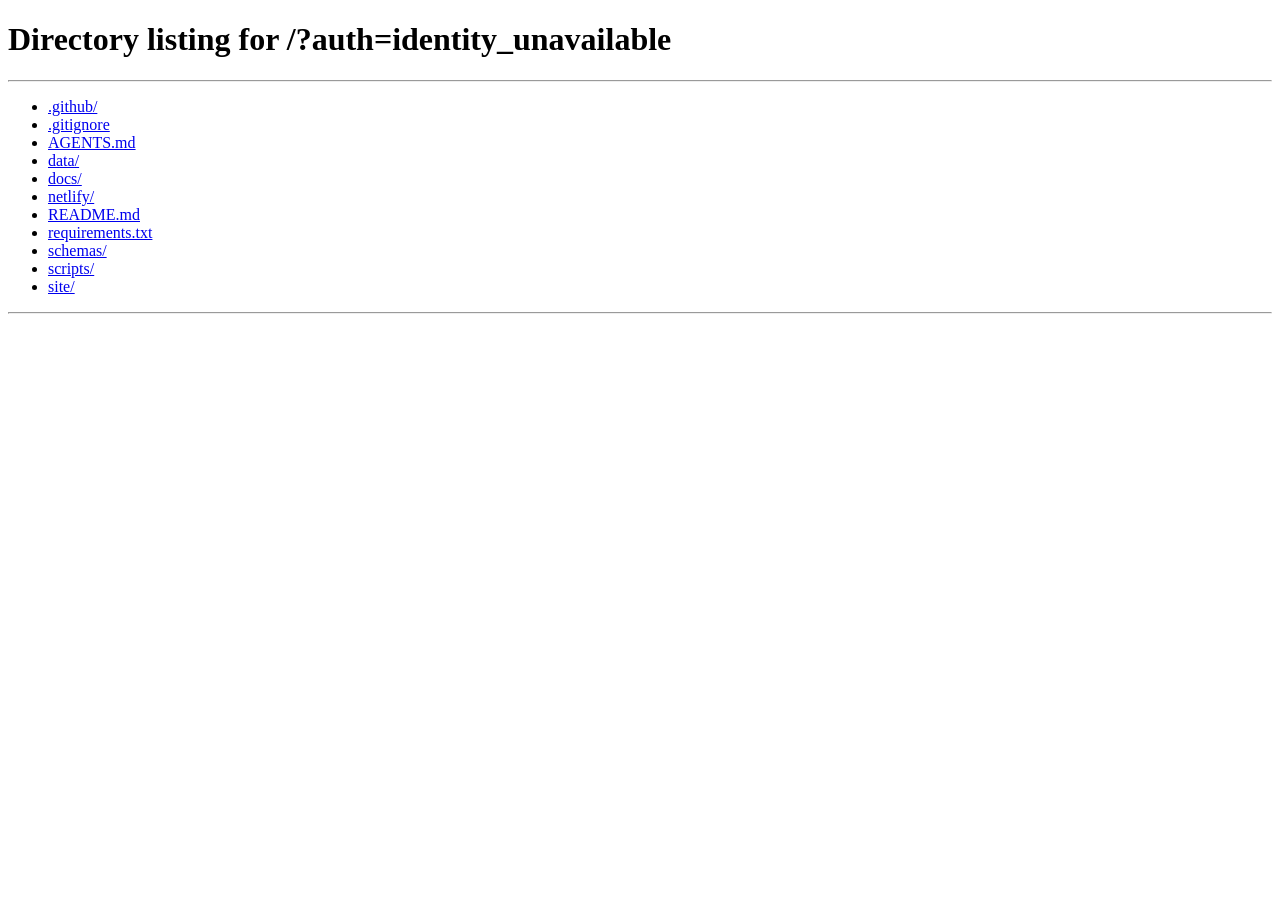
==== site/app/index.html @ 3f9e1618 "Polish app header and login entry" ====
<!doctype html>
<html lang="fr">
  <head>
    <meta charset="utf-8">
    <meta name="viewport" content="width=device-width, initial-scale=1">
    <title>Atlas</title>
    <meta name="robots" content="noindex,nofollow,noarchive">
    <link rel="icon" href="data:image/svg+xml,%3Csvg xmlns='http://www.w3.org/2000/svg' viewBox='0 0 100 100'%3E%3Ctext x='52' y='54' text-anchor='middle' dominant-baseline='middle' font-size='82'%3E%F0%9F%A5%91%3C/text%3E%3C/svg%3E">
    <link rel="preconnect" href="https://fonts.googleapis.com">
    <link rel="preconnect" href="https://fonts.gstatic.com" crossorigin>
    <link href="https://fonts.googleapis.com/css2?family=Manrope:wght@400;500;600;700;800&family=IBM+Plex+Mono:wght@400;500&display=swap" rel="stylesheet">
    <link rel="stylesheet" href="../styles.css?v=2026-03-30-01">
    <script defer src="https://identity.netlify.com/v1/netlify-identity-widget.js"></script>
    <script defer src="../auth.js?v=2026-03-30-01"></script>
  </head>
  <body data-page="app" data-auth-state="pending">
    <div class="page-shell">
      <header class="utility-bar reveal">
        <div class="utility-brand-block">
          <a class="utility-brand" href="/">
            <span class="utility-brand-kicker">Tableau de bord santé</span>
            <span class="utility-brand-name"><span class="utility-brand-icon" aria-hidden="true">🥑</span><span>Atlas</span></span>
          </a>
          <span class="utility-meta" id="dashboard-freshness">Synchronisation…</span>
        </div>
        <button class="utility-button utility-button-secondary" id="auth-logout" type="button">Se déconnecter</button>
      </header>

      <main>
        <section class="diet-layout reveal">
          <div class="section-head">
            <p class="eyebrow">Nutrition</p>
            <h2 class="title-with-icon"><span class="title-icon" aria-hidden="true">🍽️</span><span>Aliments les plus fréquents</span></h2>
            <p>Cette vue montre rapidement ce qui revient le plus souvent dans les repas déjà saisis.</p>
          </div>
          <div class="section-toolbar">
            <div class="toolbar-group" data-control="window">
              <span class="toolbar-label">Période</span>
              <div class="toolbar-buttons">
                <button class="toolbar-button" type="button" data-time-window="7">7j</button>
                <button class="toolbar-button is-active" type="button" data-time-window="30">30j</button>
                <button class="toolbar-button" type="button" data-time-window="90">90j</button>
              </div>
            </div>
            <div class="toolbar-group" data-control="food-sort">
              <span class="toolbar-label">Trier</span>
              <div class="toolbar-buttons">
                <button class="toolbar-button is-active" type="button" data-food-sort="occurrence">Fréquence</button>
                <button class="toolbar-button" type="button" data-food-sort="kcal">kcal estimées</button>
                <button class="toolbar-button" type="button" data-food-sort="quantity">Quantité</button>
                <button class="toolbar-button" type="button" data-food-sort="days">Jours distincts</button>
              </div>
            </div>
            <div class="toolbar-group" data-control="food-sort-direction">
              <span class="toolbar-label">Ordre</span>
              <div class="toolbar-buttons">
                <button class="toolbar-button is-active" type="button" data-food-sort-direction="desc">Décroissant</button>
                <button class="toolbar-button" type="button" data-food-sort-direction="asc">Croissant</button>
              </div>
            </div>
          </div>
          <div class="food-table-wrap">
            <table class="food-table">
              <thead>
                <tr>
                  <th>Aliment</th>
                  <th>Type</th>
                  <th>Occurrences</th>
                  <th>Jours distincts</th>
                  <th>Quantite totale</th>
                  <th>kcal estimées</th>
                  <th>Exemples de portions</th>
                </tr>
              </thead>
              <tbody id="food-table-body"></tbody>
            </table>
          </div>
          <div class="section-pagination" id="food-table-pagination"></div>
        </section>

        <section class="meal-showcase reveal">
          <div class="section-head">
            <p class="eyebrow">Repas</p>
            <h2 class="title-with-icon"><span class="title-icon" aria-hidden="true">🍴</span><span>Derniers repas enregistrés</span></h2>
            <p>Les derniers repas saisis en conversation restent visibles ici avec portions, icônes et types d'aliments.</p>
          </div>
          <div class="section-toolbar">
            <div class="toolbar-group" data-control="window">
              <span class="toolbar-label">Période</span>
              <div class="toolbar-buttons">
                <button class="toolbar-button" type="button" data-time-window="7">7j</button>
                <button class="toolbar-button is-active" type="button" data-time-window="30">30j</button>
                <button class="toolbar-button" type="button" data-time-window="90">90j</button>
              </div>
            </div>
            <div class="toolbar-group" data-control="meal-type">
              <span class="toolbar-label">Repas</span>
              <div class="toolbar-buttons">
                <button class="toolbar-button is-active" type="button" data-meal-type="all">Tous</button>
                <button class="toolbar-button" type="button" data-meal-type="breakfast">Petit déj</button>
                <button class="toolbar-button" type="button" data-meal-type="lunch">Déjeuner</button>
                <button class="toolbar-button" type="button" data-meal-type="dinner">Dîner</button>
                <button class="toolbar-button" type="button" data-meal-type="snack">Collation</button>
              </div>
            </div>
          </div>
          <div class="meal-card-grid" id="recent-meals"></div>
          <div class="meal-pagination" id="recent-meals-pagination"></div>
        </section>

        <section class="signal-strip reveal" aria-labelledby="signal-title">
          <div class="section-head compact">
            <p class="eyebrow">Signaux</p>
            <h2 id="signal-title" class="title-with-icon"><span class="title-icon" aria-hidden="true">✦</span><span>Ce qui ressort en ce moment</span></h2>
          </div>
          <div class="section-toolbar">
            <div class="toolbar-group" data-control="window">
              <span class="toolbar-label">Période</span>
              <div class="toolbar-buttons">
                <button class="toolbar-button" type="button" data-time-window="7">7j</button>
                <button class="toolbar-button is-active" type="button" data-time-window="30">30j</button>
                <button class="toolbar-button" type="button" data-time-window="90">90j</button>
              </div>
            </div>
          </div>
          <div class="signal-list" id="signal-list"></div>
          <div id="nutrition-balance"></div>
        </section>

        <section class="steps-section reveal">
          <div class="section-head">
            <p class="eyebrow">Activité</p>
            <h2 class="title-with-icon"><span class="title-icon" aria-hidden="true">🚶</span><span>Pas quotidiens</span></h2>
            <p>Historique rapide de l'activité pédestre quotidienne.</p>
          </div>
          <div id="steps-by-day"></div>
        </section>

        <section class="two-column reveal">
          <div class="section-head">
            <p class="eyebrow">Profil</p>
            <h2 class="title-with-icon"><span class="title-icon" aria-hidden="true">🧾</span><span>Contexte stable et base actuelle</span></h2>
            <p>Informations de santé de référence extraites du profil structuré et de la fiche de synthèse.</p>
          </div>
          <div class="section-toolbar">
            <div class="toolbar-group" data-control="window">
              <span class="toolbar-label">Fenêtre active</span>
              <span class="toolbar-info">Contexte filtré dynamiquement sur les 30j</span>
            </div>
          </div>
          <div id="profile-quick-stats" class="profile-quick-stats" aria-live="polite"></div>
          <div class="summary-stack" id="reference-sections"></div>
        </section>

        <section class="lab-section reveal">
          <div class="section-head">
            <p class="eyebrow">Biologie</p>
            <h2 class="title-with-icon"><span class="title-icon" aria-hidden="true">🧪</span><span>Marqueurs clés du dernier bilan structuré</span></h2>
            <p id="lab-intro">Le dernier panel structuré apparaît ici.</p>
          </div>
          <div class="lab-grid" id="lab-grid"></div>
        </section>

        <section class="focus-layout reveal">
          <div class="section-head">
            <p class="eyebrow">Digestif</p>
            <h2 class="title-with-icon"><span class="title-icon" aria-hidden="true">🌿</span><span>Déclencheurs, contexte et marqueurs à surveiller</span></h2>
            <p>Construit à partir du profil actuel, des événements digestifs et de l'historique biologique structuré.</p>
          </div>
          <div class="focus-grid">
            <article class="focus-panel digestive-panel">
              <div class="panel-header">
                <h3 class="title-with-icon small"><span class="title-icon" aria-hidden="true">🫀</span><span>Profil digestif</span></h3>
                <p id="digestive-summary">Le contexte digestif apparaît ici.</p>
              </div>
              <div class="focus-blocks">
                <div class="focus-block">
                  <p class="focus-label">Déclencheurs connus</p>
                  <div class="chip-list" id="digestive-trigger-list"></div>
                </div>
                <div class="focus-block">
                  <p class="focus-label">Gestion</p>
                  <p class="focus-copy" id="digestive-management"></p>
                </div>
                <div class="focus-block">
                  <p class="focus-label">Conditions concernées</p>
                  <div class="stack-list" id="digestive-conditions"></div>
                </div>
                <div class="focus-block">
                  <p class="focus-label">Points de repère utiles</p>
                  <div class="stack-list" id="digestive-events"></div>
                </div>
                <div class="focus-block">
                  <p class="focus-label">Bilans utiles</p>
                  <div class="mini-lab-grid" id="digestive-labs"></div>
                </div>
              </div>
            </article>

            <article class="focus-panel lab-history-panel">
              <div class="panel-header">
                <h3 class="title-with-icon small"><span class="title-icon" aria-hidden="true">📉</span><span>Évolution des bilans</span></h3>
                <p>Dernière valeur, valeur précédente connue et tendance compacte pour les marqueurs récurrents.</p>
              </div>
              <div class="lab-history-grid" id="lab-history-grid"></div>
            </article>
          </div>
        </section>

        <section class="data-stage reveal">
          <div class="section-head">
            <p class="eyebrow">Tendances</p>
            <h2 class="title-with-icon"><span class="title-icon" aria-hidden="true">📈</span><span>Poids, couverture des données et historique de saisie</span></h2>
            <p>Ces vues montrent la qualité de structure disponible dans le dépôt, pas seulement le volume brut.</p>
          </div>
          <div class="stage-grid">
            <article class="viz-panel">
              <div class="panel-header">
                <h3 class="title-with-icon small"><span class="title-icon" aria-hidden="true">⚖️</span><span>Évolution du poids</span></h3>
                <p>Seulement les points connus</p>
              </div>
              <div id="weight-chart" class="chart"></div>
            </article>
            <article class="viz-panel">
              <div class="panel-header">
                <h3 class="title-with-icon small"><span class="title-icon" aria-hidden="true">🗂️</span><span>Saisie mensuelle</span></h3>
                <p>Couverture et récapitulatif</p>
              </div>
              <div id="monthly-bars" class="chart"></div>
            </article>
          </div>
        </section>

        <section class="timeline-layout reveal">
          <div class="section-head">
            <p class="eyebrow">Chronologie</p>
            <h2 class="title-with-icon"><span class="title-icon" aria-hidden="true">🗓️</span><span>Historique médical, examens, diagnostics et points marquants</span></h2>
            <p>Chronologie lisible construite à partir des événements structurés du journal.</p>
          </div>
          <div class="timeline-list" id="timeline-list"></div>
        </section>

        <section class="documents reveal">
          <div class="section-head">
            <p class="eyebrow">Documents</p>
            <h2 class="title-with-icon"><span class="title-icon" aria-hidden="true">📁</span><span>Documents source actuellement indexés</span></h2>
            <p>Le site ne remplace pas les fichiers bruts; il montre ce qui alimente la vue structurée.</p>
          </div>
          <div class="document-list" id="document-list"></div>
        </section>
      </main>
    </div>

    <template id="reference-template">
      <article class="summary-block">
        <h3></h3>
        <div class="summary-lines"></div>
      </article>
    </template>

    <script src="../app.js?v=2026-03-30-01" type="module"></script>
  </body>
</html>
---- site/styles.css ----
:root {
  --bg: #f3f0e8;
  --paper: rgba(255, 252, 244, 0.84);
  --paper-strong: rgba(255, 252, 244, 0.94);
  --ink: #1c241f;
  --muted: #56635c;
  --line: rgba(28, 36, 31, 0.12);
  --accent: #6d8f3a;
  --accent-deep: #47642a;
  --caution: #9f5b36;
  --anchor: #234b44;
  --lab: #7a2747;
  --category-starch: #d69545;
  --category-vegetable: #6d8f3a;
  --category-protein: #234b44;
  --category-dairy: #c6a86e;
  --category-fruit: #d67854;
  --category-drink: #5262b9;
  --category-fat: #7a2747;
  --category-mixed-dish: #58605b;
  --category-neutral: #8c938f;
  --shadow: 0 24px 60px rgba(41, 48, 41, 0.12);
  --radius: 28px;
  --mono: "IBM Plex Mono", monospace;
  --sans: "Manrope", sans-serif;
}

* { box-sizing: border-box; }
html { scroll-behavior: smooth; }
body {
  margin: 0;
  min-height: 100vh;
  font-family: var(--sans);
  color: var(--ink);
  background:
    radial-gradient(circle at top right, rgba(176, 203, 83, 0.24), transparent 28%),
    radial-gradient(circle at 0% 20%, rgba(110, 143, 58, 0.15), transparent 24%),
    linear-gradient(180deg, #f7f2e7 0%, #f0eadc 48%, #ece5d7 100%);
}

body::before {
  content: "";
  position: fixed;
  inset: 0;
  background:
    linear-gradient(rgba(255, 255, 255, 0.12), rgba(255, 255, 255, 0.12)),
    repeating-linear-gradient(90deg, transparent, transparent 0.75rem, rgba(37, 48, 41, 0.02) 0.75rem, rgba(37, 48, 41, 0.02) 1.5rem);
  pointer-events: none;
}

.page-shell {
  width: min(1180px, calc(100vw - 32px));
  margin: 0 auto;
  padding: 28px 0 56px;
}

.auth-shell {
  min-height: 100vh;
  display: grid;
  align-items: center;
}

.auth-main {
  display: grid;
}

.auth-hero {
  position: relative;
  overflow: hidden;
  display: grid;
  grid-template-columns: minmax(0, 1.2fr) minmax(280px, 0.8fr);
  gap: 28px;
  padding: clamp(28px, 4vw, 52px);
  border: 1px solid var(--line);
  border-radius: var(--radius);
  background:
    radial-gradient(circle at 82% 18%, rgba(176, 203, 83, 0.3), transparent 24%),
    linear-gradient(135deg, rgba(255, 252, 244, 0.96), rgba(241, 235, 221, 0.86));
  box-shadow: var(--shadow);
  backdrop-filter: blur(18px);
}

.auth-copy,
.auth-panel {
  position: relative;
  z-index: 1;
}

.auth-hero h1 {
  margin: 0;
  font-size: clamp(2.8rem, 7vw, 5.8rem);
  line-height: 0.96;
  letter-spacing: -0.05em;
}

.auth-lede {
  margin: 18px 0 0;
  max-width: 34rem;
  font-size: clamp(1rem, 1.6vw, 1.16rem);
  line-height: 1.6;
  color: var(--muted);
}

.auth-actions {
  display: grid;
  gap: 14px;
  margin-top: 28px;
}

.auth-button,
.utility-button {
  appearance: none;
  border-radius: 999px;
  font: inherit;
  cursor: pointer;
  transition:
    transform 160ms ease,
    background-color 160ms ease,
    border-color 160ms ease,
    color 160ms ease,
    box-shadow 160ms ease;
}

.auth-button {
  border: 0;
  padding: 14px 20px;
  justify-self: start;
  font-weight: 700;
  color: #fffdf5;
  background: linear-gradient(135deg, var(--anchor), var(--accent-deep));
  box-shadow: 0 16px 28px rgba(35, 75, 68, 0.2);
}

.utility-button {
  border: 1px solid rgba(35, 75, 68, 0.14);
  padding: 10px 14px;
  font-size: 0.9rem;
  font-weight: 600;
  color: rgba(28, 36, 31, 0.76);
  background: rgba(255, 252, 244, 0.7);
  box-shadow: none;
}

.utility-button:hover {
  transform: translateY(-1px);
  color: var(--ink);
  border-color: rgba(35, 75, 68, 0.24);
  background: rgba(255, 252, 244, 0.94);
}

.utility-button:focus-visible {
  outline: 3px solid rgba(35, 75, 68, 0.18);
  outline-offset: 3px;
}

.utility-button-secondary {
  align-self: start;
}

.auth-google-button {
  display: inline-flex;
  align-items: center;
  gap: 14px;
  min-width: min(100%, 360px);
  padding: 10px 14px 10px 10px;
  color: #1f1f1f;
  background: linear-gradient(180deg, rgba(255, 255, 255, 0.98), rgba(248, 246, 240, 0.95));
  border: 1px solid rgba(28, 36, 31, 0.12);
  box-shadow:
    0 18px 30px rgba(41, 48, 41, 0.08),
    inset 0 1px 0 rgba(255, 255, 255, 0.8);
}

.auth-google-button:hover {
  transform: translateY(-1px);
  box-shadow:
    0 22px 34px rgba(41, 48, 41, 0.12),
    inset 0 1px 0 rgba(255, 255, 255, 0.84);
}

.auth-google-button:focus-visible {
  outline: 3px solid rgba(66, 133, 244, 0.26);
  outline-offset: 3px;
}

.auth-google-mark {
  display: inline-grid;
  place-items: center;
  width: 42px;
  height: 42px;
  flex: 0 0 42px;
  border-radius: 12px;
  background: #ffffff;
  border: 1px solid rgba(28, 36, 31, 0.08);
  box-shadow: inset 0 1px 0 rgba(255, 255, 255, 0.92);
}

.auth-google-mark svg {
  width: 20px;
  height: 20px;
  display: block;
}

.auth-google-copy {
  display: grid;
  gap: 2px;
  text-align: left;
  min-width: 0;
}

.auth-google-label {
  font-size: 0.98rem;
  font-weight: 700;
  line-height: 1.2;
  color: #1f1f1f;
}

.auth-google-meta {
  font-size: 0.78rem;
  line-height: 1.35;
  color: #5f6368;
  font-family: var(--mono);
}

.auth-note {
  margin: 0;
  max-width: 34rem;
  font-size: 0.95rem;
  line-height: 1.5;
  color: var(--muted);
}

.auth-note[data-tone="error"] {
  color: var(--lab);
}

.auth-panel {
  display: grid;
  gap: 16px;
  align-content: start;
  padding: 24px;
  border-radius: calc(var(--radius) - 6px);
  background: linear-gradient(180deg, rgba(255, 252, 244, 0.46), rgba(255, 252, 244, 0.9));
  border: 1px solid rgba(28, 36, 31, 0.08);
}

.auth-panel-grid {
  display: grid;
  gap: 14px;
}

.auth-panel-item {
  display: grid;
  gap: 8px;
  padding-top: 14px;
  border-top: 1px solid rgba(28, 36, 31, 0.08);
}

.auth-panel-item strong,
.utility-brand {
  color: var(--ink);
}

.auth-panel-item span {
  color: var(--muted);
  line-height: 1.5;
}

.utility-bar {
  display: flex;
  justify-content: space-between;
  align-items: center;
  gap: 16px;
  margin-bottom: 26px;
  padding: 18px 22px;
  border: 1px solid rgba(28, 36, 31, 0.08);
  border-radius: 24px;
  background:
    radial-gradient(circle at top left, rgba(176, 203, 83, 0.18), transparent 34%),
    linear-gradient(180deg, rgba(255, 252, 244, 0.94), rgba(250, 247, 239, 0.82));
  box-shadow: 0 18px 34px rgba(35, 75, 68, 0.08);
}

.utility-brand-block {
  display: grid;
  gap: 10px;
}

.utility-brand {
  display: inline-grid;
  justify-items: start;
  gap: 4px;
  text-decoration: none;
}

.utility-brand-kicker {
  color: rgba(35, 75, 68, 0.72);
  font-family: var(--mono);
  font-size: 0.68rem;
  letter-spacing: 0.18em;
  text-transform: uppercase;
}

.utility-brand-name {
  display: inline-flex;
  align-items: center;
  gap: 0.45rem;
  color: var(--ink);
  font-size: clamp(1.5rem, 3vw, 2.15rem);
  font-weight: 800;
  line-height: 0.94;
  letter-spacing: -0.06em;
}

.utility-brand-icon {
  font-size: 0.9em;
  line-height: 1;
  transform: translateY(-0.02em);
}

.utility-meta {
  display: inline-flex;
  align-items: center;
  gap: 8px;
  width: fit-content;
  padding: 7px 11px;
  border-radius: 999px;
  background: rgba(255, 255, 255, 0.62);
  border: 1px solid rgba(35, 75, 68, 0.08);
  color: rgba(35, 75, 68, 0.82);
  font-family: var(--mono);
  font-size: 0.72rem;
  line-height: 1.3;
}

.hero, .signal-strip, .meal-showcase, .two-column, .steps-section, .lab-section, .focus-layout, .data-stage, .timeline-layout, .diet-layout, .documents {
  position: relative;
  overflow: hidden;
  border: 1px solid var(--line);
  border-radius: var(--radius);
  background: var(--paper);
  box-shadow: var(--shadow);
  backdrop-filter: blur(18px);
}

.hero {
  min-height: min(64svh, 720px);
  padding: clamp(28px, 4vw, 54px);
  display: grid;
  grid-template-columns: minmax(0, 1.4fr) minmax(300px, 0.9fr);
  gap: 32px;
  align-items: center;
  margin-bottom: 28px;
  background:
    radial-gradient(circle at 90% 18%, rgba(176, 203, 83, 0.48), transparent 22%),
    radial-gradient(circle at 78% 28%, rgba(109, 143, 58, 0.2), transparent 30%),
    linear-gradient(135deg, rgba(255, 252, 244, 0.94), rgba(241, 235, 221, 0.82));
}

.hero::after {
  content: "";
  position: absolute;
  inset: auto -12% -22% 38%;
  height: 56%;
  background:
    radial-gradient(circle at 20% 30%, rgba(109, 143, 58, 0.3), transparent 32%),
    radial-gradient(circle at 48% 42%, rgba(35, 75, 68, 0.18), transparent 24%),
    radial-gradient(circle at 66% 48%, rgba(122, 39, 71, 0.12), transparent 20%);
  filter: blur(10px);
  opacity: 0.9;
  pointer-events: none;
}

.hero-copy, .hero-panel { position: relative; z-index: 1; }
.eyebrow {
  margin: 0 0 12px;
  font-family: var(--mono);
  font-size: 0.78rem;
  letter-spacing: 0.14em;
  text-transform: uppercase;
  color: var(--accent-deep);
}

.hero h1, .section-head h2 {
  margin: 0;
  line-height: 0.96;
  letter-spacing: -0.045em;
}

.hero h1 { font-size: clamp(2.8rem, 7vw, 6.5rem); max-width: 12ch; }
.lede, .section-head p, .summary-lines p, .timeline-item p, .document-item p, .lab-card p, .panel-header p, .hero-meta, .hero-stats span { color: var(--muted); }
.lede { max-width: 52ch; margin: 18px 0 0; font-size: clamp(1rem, 1.4vw, 1.2rem); line-height: 1.55; }
.hero-meta { display: flex; flex-wrap: wrap; gap: 10px; margin-top: 22px; }
.hero-meta span, .signal-pill {
  display: inline-flex;
  align-items: center;
  gap: 8px;
  padding: 10px 14px;
  border-radius: 999px;
  background: rgba(255, 255, 255, 0.55);
  border: 1px solid rgba(28, 36, 31, 0.08);
  font-size: 0.92rem;
}

.hero-panel {
  display: flex;
  flex-direction: column;
  justify-content: flex-end;
  padding: 24px;
  border-radius: calc(var(--radius) - 6px);
  background: linear-gradient(180deg, rgba(255, 252, 244, 0.44), rgba(255, 252, 244, 0.88));
  border: 1px solid rgba(28, 36, 31, 0.08);
}

.panel-kicker {
  margin: 0 0 16px;
  font-family: var(--mono);
  font-size: 0.74rem;
  letter-spacing: 0.13em;
  text-transform: uppercase;
  color: var(--anchor);
}

.hero-stats { display: grid; grid-template-columns: repeat(2, minmax(0, 1fr)); gap: 12px; }
.hero-stat { padding: 14px 0 10px; border-top: 1px solid rgba(28, 36, 31, 0.08); }
.hero-stat strong, .lab-card strong, .summary-block h3, .timeline-item h3, .document-item h3, .panel-header h3 { display: block; color: var(--ink); }
.hero-stat strong { font-size: 1.75rem; line-height: 1; letter-spacing: -0.04em; }
.hero-stat span { display: block; margin-top: 8px; font-size: 0.9rem; }

main { display: grid; gap: 28px; }
.signal-strip, .meal-showcase, .two-column, .steps-section, .lab-section, .focus-layout, .data-stage, .timeline-layout, .diet-layout, .documents { padding: 26px; }
.signal-list { display: flex; flex-wrap: wrap; gap: 10px; margin-top: 18px; }
.signal-pill[data-tone="caution"] { background: rgba(159, 91, 54, 0.1); color: var(--caution); }
.signal-pill[data-tone="anchor"] { background: rgba(35, 75, 68, 0.1); color: var(--anchor); }
.signal-pill[data-tone="lab"] { background: rgba(122, 39, 71, 0.1); color: var(--lab); }

.nutrition-balance-card {
  display: grid;
  gap: 18px;
  margin-top: 18px;
  padding: 22px;
  border-radius: 26px;
  border: 1px solid rgba(28, 36, 31, 0.08);
  background:
    radial-gradient(circle at top right, rgba(214, 149, 69, 0.14), transparent 26%),
    linear-gradient(180deg, rgba(255, 252, 244, 0.98), rgba(248, 241, 227, 0.92));
}

.nutrition-balance-head {
  display: flex;
  justify-content: space-between;
  align-items: start;
  gap: 18px;
}

.nutrition-balance-head h3 {
  margin: 0 0 8px;
}

.nutrition-balance-head p {
  margin: 0;
  max-width: 46ch;
  color: var(--muted);
  line-height: 1.55;
}

.steps-list {
  display: grid;
  gap: 10px;
}

.steps-entry {
  display: flex;
  align-items: center;
  justify-content: space-between;
  gap: 12px;
  padding: 12px 14px;
  border-radius: 16px;
  border: 1px solid rgba(28, 36, 31, 0.12);
  background: rgba(255, 255, 255, 0.56);
}

.steps-entry-main {
  min-width: 0;
  display: grid;
  gap: 4px;
}

.steps-entry-date {
  font-weight: 600;
  color: var(--ink);
}

.steps-entry-source {
  font-family: var(--mono);
  font-size: 0.76rem;
  color: var(--muted);
}

.steps-entry-count {
  font-family: var(--mono);
  font-size: 1rem;
  font-weight: 700;
  letter-spacing: 0.02em;
  color: var(--anchor);
}

.nutrition-scope-tabs {
  display: flex;
  flex-wrap: wrap;
  gap: 8px;
  justify-content: flex-end;
}

.nutrition-scope-tab {
  appearance: none;
  border: 1px solid rgba(28, 36, 31, 0.1);
  background: rgba(255, 255, 255, 0.68);
  color: var(--muted);
  border-radius: 999px;
  padding: 8px 12px;
  font-family: var(--mono);
  font-size: 0.76rem;
  cursor: pointer;
  transition: background 160ms ease, border-color 160ms ease, color 160ms ease, transform 160ms ease;
}

.nutrition-scope-tab:hover {
  transform: translateY(-1px);
  border-color: rgba(35, 75, 68, 0.18);
  color: var(--anchor);
}

.nutrition-scope-tab.is-active {
  background: rgba(35, 75, 68, 0.12);
  border-color: rgba(35, 75, 68, 0.18);
  color: var(--anchor);
}

.nutrition-balance-meta {
  display: flex;
  flex-wrap: wrap;
  gap: 10px;
  font-family: var(--mono);
  font-size: 0.76rem;
  color: var(--accent-deep);
}

.nutrition-balance-warning {
  padding: 10px 12px;
  border-radius: 18px;
  background: rgba(214, 149, 69, 0.12);
  border: 1px solid rgba(214, 149, 69, 0.2);
  color: #8b4f14;
  font-family: var(--mono);
  font-size: 0.76rem;
  line-height: 1.5;
}

.nutrition-balance-grid {
  display: grid;
  grid-template-columns: minmax(320px, 0.92fr) minmax(320px, 1.08fr);
  gap: 18px;
}

.nutrition-balance-viz,
.nutrition-balance-insights {
  min-width: 0;
  padding: 18px;
  border-radius: 22px;
  background: rgba(255, 255, 255, 0.58);
  border: 1px solid rgba(28, 36, 31, 0.08);
}

.nutrition-donut-wrap {
  display: grid;
  place-items: center;
  margin-bottom: 16px;
}

.nutrition-donut-svg {
  width: min(100%, 280px);
  height: auto;
  overflow: visible;
}

.nutrition-donut-value,
.nutrition-donut-unit,
.nutrition-donut-label {
  fill: var(--ink);
  font-family: var(--mono);
}

.nutrition-donut-value {
  font-size: 1.2rem;
  font-weight: 700;
}

.nutrition-donut-unit {
  font-size: 0.76rem;
  fill: var(--muted);
}

.nutrition-donut-label {
  font-size: 0.68rem;
  fill: var(--accent-deep);
}

.nutrition-legend-list {
  display: grid;
  gap: 10px;
  margin: 0;
  padding: 0;
  list-style: none;
}

.nutrition-legend-item {
  display: flex;
  justify-content: space-between;
  gap: 12px;
  align-items: center;
  padding: 10px 0;
  border-top: 1px solid rgba(28, 36, 31, 0.08);
}

.nutrition-legend-item:first-child {
  border-top: 0;
  padding-top: 0;
}

.nutrition-legend-main {
  display: inline-flex;
  align-items: center;
  gap: 10px;
  min-width: 0;
}

.nutrition-legend-swatch {
  flex: 0 0 auto;
  width: 11px;
  height: 11px;
  border-radius: 999px;
}

.nutrition-legend-label,
.nutrition-legend-values {
  font-family: var(--mono);
  font-size: 0.76rem;
}

.nutrition-legend-label {
  color: var(--ink);
}

.nutrition-legend-values {
  color: var(--muted);
  text-align: right;
  white-space: nowrap;
}

.nutrition-insights-head {
  display: grid;
  gap: 4px;
  margin-bottom: 14px;
}

.nutrition-insights-head strong {
  color: var(--ink);
}

.nutrition-insights-head span {
  font-family: var(--mono);
  font-size: 0.74rem;
  color: var(--muted);
}

.nutrition-compare-grid {
  display: grid;
  gap: 12px;
}

.nutrition-compare-card {
  display: grid;
  gap: 8px;
  padding: 14px;
  border-radius: 18px;
  border: 1px solid rgba(28, 36, 31, 0.08);
  background: rgba(255, 255, 255, 0.62);
}

.nutrition-compare-card[data-status="good"] {
  background: rgba(109, 143, 58, 0.12);
}

.nutrition-compare-card[data-status="watch"] {
  background: rgba(214, 149, 69, 0.12);
}

.nutrition-compare-card[data-status="low"] {
  background: rgba(159, 91, 54, 0.1);
}

.nutrition-compare-top {
  display: flex;
  justify-content: space-between;
  gap: 10px;
  align-items: start;
}

.nutrition-compare-top strong {
  color: var(--ink);
}

.nutrition-compare-status,
.nutrition-compare-target {
  font-family: var(--mono);
  font-size: 0.74rem;
}

.nutrition-compare-status {
  white-space: nowrap;
  color: var(--accent-deep);
}

.nutrition-compare-card p {
  margin: 0;
  color: var(--muted);
  line-height: 1.55;
}

.nutrition-compare-target {
  color: var(--anchor);
}

.nutrition-compare-progress {
  display: grid;
  gap: 8px;
  margin-top: 8px;
}

.nutrition-compare-progress-values {
  font-family: var(--mono);
  font-size: 0.72rem;
  color: var(--accent-deep);
  line-height: 1.3;
}

.nutrition-compare-progress-track {
  position: relative;
  height: 8px;
  border-radius: 999px;
  overflow: hidden;
  background: rgba(28, 36, 31, 0.1);
}

.nutrition-compare-progress-fill {
  position: absolute;
  inset: 0;
  width: 0;
  border-radius: inherit;
  background: linear-gradient(90deg, var(--accent-deep), var(--accent));
  transition: width 240ms ease;
}

.meal-showcase, .two-column, .steps-section, .timeline-layout, .diet-layout, .documents, .lab-section, .focus-layout, .data-stage { display: grid; gap: 22px; }
.two-column { grid-template-columns: 320px minmax(0, 1fr); }
.section-head { display: grid; gap: 10px; align-content: start; }
.section-head h2 { font-size: clamp(1.85rem, 3vw, 3rem); max-width: 12ch; }
.section-head p { margin: 0; line-height: 1.55; max-width: 40ch; }
.section-head h2,
.section-head p,
.summary-block h3,
.summary-lines p,
.meal-card h3,
.meal-source,
.meal-item-top strong,
.stack-item h4,
.stack-item p,
.lab-card strong,
.lab-card p,
.panel-header h3,
.panel-header p,
.timeline-item h3,
.timeline-item p,
.document-item h3,
.document-item p,
.mini-lab-card strong,
.lab-history-card h4,
.lab-history-card p,
.focus-chip,
.signal-pill {
  overflow-wrap: anywhere;
  word-break: break-word;
}
.title-with-icon {
  display: inline-flex;
  align-items: center;
  gap: 0.55rem;
}
.title-with-icon .title-icon {
  flex: 0 0 auto;
  font-size: 0.9em;
  line-height: 1;
  transform: translateY(-0.02em);
}
.title-with-icon.small {
  gap: 0.45rem;
}
.title-with-icon.small .title-icon {
  font-size: 0.92em;
}

.section-toolbar {
  display: flex;
  flex-wrap: wrap;
  gap: 12px;
  align-items: center;
}

.toolbar-group {
  display: inline-flex;
  align-items: center;
  gap: 8px;
  flex-wrap: wrap;
}

.toolbar-label {
  font-family: var(--mono);
  font-size: 0.74rem;
  letter-spacing: 0.08em;
  text-transform: uppercase;
  color: var(--accent-deep);
}

.toolbar-buttons {
  display: inline-flex;
  flex-wrap: wrap;
  gap: 7px;
}

.toolbar-button,
.toolbar-info {
  appearance: none;
  border: 1px solid rgba(28, 36, 31, 0.14);
  border-radius: 999px;
  background: rgba(255, 255, 255, 0.62);
  color: var(--muted);
  padding: 7px 10px;
  font-family: var(--mono);
  font-size: 0.74rem;
  line-height: 1.2;
}

.toolbar-button {
  cursor: pointer;
  transition: background 140ms ease, border-color 140ms ease, color 140ms ease, transform 140ms ease;
}

.toolbar-button:hover {
  transform: translateY(-1px);
  color: var(--anchor);
  border-color: rgba(35, 75, 68, 0.2);
}

.toolbar-button.is-active,
.toolbar-button[aria-pressed="true"] {
  background: rgba(35, 75, 68, 0.14);
  border-color: rgba(35, 75, 68, 0.24);
  color: var(--anchor);
}

.toolbar-info {
  border-style: dashed;
}

.summary-stack { display: grid; grid-template-columns: repeat(auto-fit, minmax(240px, 1fr)); gap: 16px; }
.summary-block, .viz-panel, .timeline-item, .document-item, .lab-card {
  padding: 20px;
  border-radius: 24px;
  background: var(--paper-strong);
  border: 1px solid rgba(28, 36, 31, 0.08);
}
.summary-block h3 { margin: 0 0 14px; font-size: 1.05rem; }
.summary-lines { display: grid; gap: 10px; }
.summary-lines p, .timeline-item p, .document-item p, .lab-card p { margin: 0; line-height: 1.5; }

.meal-card-grid {
  display: grid;
  grid-template-columns: repeat(auto-fit, minmax(280px, 1fr));
  gap: 16px;
}

.meal-day-group {
  display: grid;
  gap: 10px;
}

.meal-day-header {
  display: flex;
  justify-content: space-between;
  gap: 10px;
  align-items: baseline;
}

.meal-day-header h4 {
  margin: 0;
  font-size: 0.96rem;
  color: var(--anchor);
}

.meal-day-header span {
  color: var(--muted);
  font-family: var(--mono);
  font-size: 0.72rem;
}

.meal-pagination,
.section-pagination {
  display: flex;
  justify-content: space-between;
  align-items: center;
  gap: 14px;
  flex-wrap: wrap;
  padding: 4px 2px 0;
}

.meal-pagination-summary,
.meal-pagination-page,
.meal-pagination-button,
.section-pagination-summary,
.section-pagination-page,
.section-pagination-button {
  font-family: var(--mono);
  font-size: 0.76rem;
}

.meal-pagination-summary,
.meal-pagination-page,
.section-pagination-summary,
.section-pagination-page {
  color: var(--muted);
}

.meal-pagination-actions,
.section-pagination-actions {
  display: inline-flex;
  align-items: center;
  gap: 10px;
  flex-wrap: wrap;
}

.meal-pagination-button,
.section-pagination-button {
  appearance: none;
  border: 1px solid rgba(28, 36, 31, 0.1);
  background: rgba(255, 255, 255, 0.68);
  color: var(--anchor);
  border-radius: 999px;
  padding: 8px 12px;
  cursor: pointer;
  transition: background 160ms ease, border-color 160ms ease, color 160ms ease, transform 160ms ease;
}

.meal-pagination-button:hover:not(:disabled),
.section-pagination-button:hover:not(:disabled) {
  transform: translateY(-1px);
  border-color: rgba(35, 75, 68, 0.18);
  background: rgba(35, 75, 68, 0.08);
}

.meal-pagination-button:disabled,
.section-pagination-button:disabled {
  cursor: default;
  opacity: 0.45;
  color: var(--muted);
}

.meal-card {
  position: relative;
  padding: 22px;
  border-radius: 26px;
  border: 1px solid rgba(28, 36, 31, 0.08);
  background:
    radial-gradient(circle at top right, rgba(109, 143, 58, 0.18), transparent 28%),
    linear-gradient(180deg, rgba(255, 252, 244, 0.98), rgba(248, 241, 227, 0.92));
  transition: transform 220ms ease, border-color 220ms ease, box-shadow 220ms ease;
}

.meal-card:hover {
  transform: translateY(-3px);
  border-color: rgba(35, 75, 68, 0.2);
  box-shadow: 0 18px 34px rgba(35, 75, 68, 0.08);
}

.meal-card-head {
  display: flex;
  justify-content: space-between;
  gap: 16px;
  align-items: start;
  margin-bottom: 14px;
}

.meal-card-head > :first-child {
  min-width: 0;
  flex: 1 1 auto;
}

.meal-card-kicker,
.meal-meta,
.meal-badge,
.food-portion,
.food-meta {
  font-family: var(--mono);
  font-size: 0.76rem;
}

.meal-card-kicker {
  display: inline-flex;
  align-items: center;
  gap: 8px;
  margin-bottom: 10px;
  color: var(--accent-deep);
}

.meal-card h3 {
  margin: 0;
  font-size: 1.2rem;
  letter-spacing: -0.03em;
}

.meal-meta {
  display: flex;
  flex-wrap: wrap;
  gap: 8px;
  margin-top: 8px;
  color: var(--muted);
}

.meal-badge {
  display: inline-flex;
  align-items: center;
  padding: 8px 10px;
  border-radius: 999px;
  background: rgba(255, 255, 255, 0.65);
  border: 1px solid rgba(28, 36, 31, 0.08);
  color: var(--anchor);
  white-space: nowrap;
}

.meal-badge[data-tone="estimated"] {
  background: rgba(159, 91, 54, 0.1);
  color: var(--caution);
}

.meal-badge[data-tone="score-strong"] {
  background: rgba(109, 143, 58, 0.14);
  color: var(--accent-deep);
}

.meal-badge[data-tone="score-medium"] {
  background: rgba(211, 154, 74, 0.16);
  color: #8a5b12;
}

.meal-badge[data-tone="score-low"] {
  background: rgba(159, 91, 54, 0.14);
  color: var(--caution);
}

.meal-source {
  margin: 0 0 16px;
  color: var(--muted);
  line-height: 1.6;
}

.meal-assessment {
  display: grid;
  gap: 12px;
  margin-bottom: 16px;
  padding: 16px;
  border-radius: 18px;
  background: rgba(255, 255, 255, 0.55);
  border: 1px solid rgba(28, 36, 31, 0.08);
}

.meal-assessment-stats {
  display: grid;
  grid-template-columns: repeat(auto-fit, minmax(90px, 1fr));
  gap: 10px;
}

.meal-stat {
  display: grid;
  gap: 4px;
}

.meal-stat-label {
  font-family: var(--mono);
  font-size: 0.72rem;
  letter-spacing: 0.08em;
  text-transform: uppercase;
  color: var(--accent-deep);
}

.meal-stat strong {
  font-size: 1rem;
  line-height: 1.1;
  color: var(--ink);
}

.meal-recommendations {
  display: flex;
  flex-wrap: wrap;
  gap: 8px;
}

.profile-quick-stats {
  display: flex;
  flex-wrap: wrap;
  gap: 10px;
}

.profile-quick-stat {
  display: grid;
  gap: 4px;
  min-width: 170px;
  padding: 10px 12px;
  border-radius: 16px;
  border: 1px solid rgba(28, 36, 31, 0.12);
  background: rgba(255, 255, 255, 0.56);
}

.profile-quick-stat .quick-label {
  font-family: var(--mono);
  font-size: 0.72rem;
  color: var(--accent-deep);
}

.profile-quick-stat .quick-value {
  color: var(--ink);
  font-weight: 600;
}

.meal-recommendation {
  display: inline-flex;
  align-items: flex-start;
  align-self: flex-start;
  max-width: 100%;
  padding: 9px 13px;
  border-radius: 999px;
  background: rgba(109, 143, 58, 0.12);
  border: 1px solid rgba(109, 143, 58, 0.16);
  color: var(--anchor);
  font-size: 0.86rem;
  line-height: 1.45;
  white-space: normal;
}

.meal-item-list {
  display: grid;
  gap: 10px;
}

.meal-item {
  display: grid;
  grid-template-columns: 38px minmax(0, 1fr);
  gap: 12px;
  align-items: start;
  padding: 12px 0;
  border-top: 1px solid rgba(28, 36, 31, 0.08);
}

.meal-item:first-child { border-top: 0; }

.meal-item-icon {
  display: grid;
  place-items: center;
  width: 38px;
  height: 38px;
  border-radius: 12px;
  background: rgba(255, 255, 255, 0.72);
  font-size: 1.2rem;
}

.meal-item-top {
  display: flex;
  justify-content: space-between;
  gap: 12px;
  align-items: start;
}

.meal-item-top > :first-child {
  min-width: 0;
}

.meal-item-top strong {
  display: block;
  color: var(--ink);
}

.food-portion {
  color: var(--anchor);
  white-space: normal;
  text-align: right;
}

.food-meta {
  display: flex;
  flex-wrap: wrap;
  gap: 8px;
  margin-top: 6px;
  color: var(--muted);
}

.food-category-chip {
  display: inline-flex;
  align-items: center;
  padding: 2px 7px;
  margin-right: 6px;
  border-radius: 999px;
  border: 1px solid transparent;
  font-family: var(--mono);
  font-size: 0.72rem;
  line-height: 1.3;
  white-space: nowrap;
  flex: 0 0 auto;
}

.food-category-chip[data-tone="starch"] {
  background: rgba(214, 149, 69, 0.14);
  border-color: rgba(214, 149, 69, 0.2);
  color: #8b4f14;
}

.food-category-chip[data-tone="vegetable"] {
  background: rgba(109, 143, 58, 0.14);
  border-color: rgba(109, 143, 58, 0.2);
  color: var(--accent-deep);
}

.food-category-chip[data-tone="protein"] {
  background: rgba(35, 75, 68, 0.12);
  border-color: rgba(35, 75, 68, 0.18);
  color: var(--anchor);
}

.food-category-chip[data-tone="dairy"] {
  background: rgba(198, 168, 110, 0.18);
  border-color: rgba(198, 168, 110, 0.22);
  color: #785d24;
}

.food-category-chip[data-tone="fruit"] {
  background: rgba(214, 120, 84, 0.14);
  border-color: rgba(214, 120, 84, 0.22);
  color: #9a4d22;
}

.food-category-chip[data-tone="drink"] {
  background: rgba(82, 98, 185, 0.12);
  border-color: rgba(82, 98, 185, 0.18);
  color: #3b4f9a;
}

.food-category-chip[data-tone="fat"] {
  background: rgba(122, 39, 71, 0.12);
  border-color: rgba(122, 39, 71, 0.18);
  color: var(--lab);
}

.food-category-chip[data-tone="mixed-dish"] {
  background: rgba(88, 96, 91, 0.12);
  border-color: rgba(88, 96, 91, 0.18);
  color: #44514b;
}

.food-category-chip[data-tone="neutral"] {
  background: rgba(255, 255, 255, 0.68);
  border-color: rgba(28, 36, 31, 0.08);
  color: var(--muted);
}

.food-category-chip.chip-more {
  border-style: dashed;
  background: rgba(255, 255, 255, 0.62);
  color: var(--muted);
}

.lab-grid { display: grid; grid-template-columns: repeat(auto-fit, minmax(220px, 1fr)); gap: 14px; }
.lab-card[data-status="high"] { background: rgba(159, 91, 54, 0.08); }
.lab-card[data-status="low"] { background: rgba(82, 98, 185, 0.08); }
.lab-card[data-status="normal"] { background: rgba(109, 143, 58, 0.08); }
.lab-card strong { font-size: 1.1rem; margin-bottom: 12px; }
.lab-card .lab-value { font-size: 2rem; line-height: 1; letter-spacing: -0.04em; margin-bottom: 8px; }
.lab-card .lab-unit { font-family: var(--mono); font-size: 0.86rem; }

.focus-grid {
  display: grid;
  grid-template-columns: minmax(0, 1.1fr) minmax(340px, 0.9fr);
  gap: 16px;
}

.focus-panel {
  padding: 20px;
  border-radius: 24px;
  background:
    linear-gradient(180deg, rgba(255, 252, 244, 0.96), rgba(251, 247, 238, 0.86));
  border: 1px solid rgba(28, 36, 31, 0.08);
}

.focus-blocks, .stack-list, .lab-history-grid { display: grid; gap: 12px; }
.focus-block {
  padding: 14px 16px;
  border-radius: 18px;
  background: rgba(255, 255, 255, 0.44);
  border: 1px solid rgba(28, 36, 31, 0.08);
}

.focus-label {
  margin: 0 0 10px;
  font-family: var(--mono);
  font-size: 0.74rem;
  letter-spacing: 0.08em;
  text-transform: uppercase;
  color: var(--accent-deep);
}

.focus-copy, .stack-item p, .lab-history-card p {
  margin: 0;
  color: var(--muted);
  line-height: 1.55;
}

.chip-list {
  display: flex;
  flex-wrap: wrap;
  gap: 8px;
}

.focus-chip {
  display: inline-flex;
  align-items: center;
  padding: 8px 12px;
  border-radius: 999px;
  background: rgba(109, 143, 58, 0.12);
  border: 1px solid rgba(109, 143, 58, 0.16);
  color: var(--anchor);
  font-size: 0.92rem;
}

.stack-item, .lab-history-card {
  padding: 14px 16px;
  border-radius: 18px;
  background: rgba(255, 255, 255, 0.52);
  border: 1px solid rgba(28, 36, 31, 0.08);
}

.stack-item h4, .lab-history-card h4 {
  margin: 0 0 6px;
  font-size: 1rem;
  color: var(--ink);
}

.stack-meta, .lab-history-meta, .mini-lab-meta {
  display: flex;
  flex-wrap: wrap;
  gap: 8px;
  margin-bottom: 8px;
  font-family: var(--mono);
  font-size: 0.76rem;
  color: var(--accent-deep);
}

.mini-lab-grid {
  display: grid;
  grid-template-columns: repeat(auto-fit, minmax(170px, 1fr));
  gap: 10px;
}

.mini-lab-card {
  padding: 12px 14px;
  border-radius: 16px;
  border: 1px solid rgba(28, 36, 31, 0.08);
  background: rgba(255, 255, 255, 0.5);
}

.mini-lab-card[data-status="high"] { background: rgba(159, 91, 54, 0.08); }
.mini-lab-card[data-status="low"] { background: rgba(82, 98, 185, 0.08); }
.mini-lab-card[data-status="normal"] { background: rgba(109, 143, 58, 0.08); }
.mini-lab-card strong {
  display: block;
  margin-bottom: 6px;
  color: var(--ink);
}

.mini-lab-value {
  font-size: 1.2rem;
  line-height: 1.1;
  letter-spacing: -0.03em;
  color: var(--ink);
}

.lab-history-card[data-status="high"] { border-color: rgba(159, 91, 54, 0.2); }
.lab-history-card[data-status="low"] { border-color: rgba(82, 98, 185, 0.2); }
.lab-history-card[data-status="normal"] { border-color: rgba(109, 143, 58, 0.2); }

.lab-history-top {
  display: flex;
  justify-content: space-between;
  gap: 12px;
  align-items: start;
}

.lab-history-top > :first-child {
  min-width: 0;
  flex: 1 1 auto;
}

.lab-history-value {
  font-size: 1.7rem;
  line-height: 1;
  letter-spacing: -0.04em;
  color: var(--ink);
}

.lab-history-unit {
  font-family: var(--mono);
  font-size: 0.8rem;
  color: var(--muted);
}

.lab-history-delta {
  padding: 6px 10px;
  border-radius: 999px;
  background: rgba(35, 75, 68, 0.08);
  font-family: var(--mono);
  font-size: 0.74rem;
  color: var(--anchor);
  white-space: normal;
  text-align: right;
}

.lab-history-delta.is-flat { background: rgba(28, 36, 31, 0.06); color: var(--muted); }
.lab-history-delta.is-up { background: rgba(159, 91, 54, 0.1); color: var(--caution); }
.lab-history-delta.is-down { background: rgba(35, 75, 68, 0.1); color: var(--anchor); }

.sparkline {
  width: 100%;
  height: 46px;
  margin: 8px 0 10px;
}

.sparkline svg {
  width: 100%;
  height: 100%;
  overflow: visible;
}

.stage-grid { display: grid; grid-template-columns: repeat(2, minmax(0, 1fr)); gap: 16px; }
.panel-header { margin-bottom: 16px; }
.panel-header h3, .timeline-item h3, .document-item h3 { margin: 0 0 6px; }
.chart { min-height: 280px; }
.chart svg { width: 100%; height: 100%; overflow: visible; }
.timeline-list { display: grid; gap: 14px; }
.timeline-item, .document-item { gap: 8px; transition: transform 220ms ease, border-color 220ms ease; }
.timeline-item:hover, .document-item:hover { transform: translateY(-2px); border-color: rgba(28, 36, 31, 0.16); }
.timeline-meta, .document-meta {
  display: flex;
  flex-wrap: wrap;
  gap: 10px;
  font-family: var(--mono);
  font-size: 0.8rem;
  color: var(--accent-deep);
}

.timeline-item,
.document-item,
.summary-block,
.viz-panel,
.lab-card,
.focus-panel,
.focus-block,
.stack-item,
.mini-lab-card,
.lab-history-card {
  min-width: 0;
}

.food-table-wrap { overflow-x: auto; border-radius: 24px; border: 1px solid rgba(28, 36, 31, 0.08); background: var(--paper-strong); }
.food-table { width: 100%; border-collapse: collapse; min-width: 780px; }
.food-table th, .food-table td { padding: 14px 16px; border-bottom: 1px solid rgba(28, 36, 31, 0.08); text-align: left; vertical-align: top; }
.food-table th { font-family: var(--mono); font-size: 0.74rem; letter-spacing: 0.08em; text-transform: uppercase; color: var(--muted); }
.food-name-cell {
  display: inline-flex;
  align-items: center;
  gap: 10px;
  min-width: 0;
}
.food-name-icon {
  display: inline-grid;
  place-items: center;
  width: 30px;
  height: 30px;
  border-radius: 10px;
  background: rgba(255, 255, 255, 0.72);
  font-size: 1rem;
}
.document-list { display: grid; grid-template-columns: repeat(auto-fit, minmax(260px, 1fr)); gap: 14px; }

.reveal { opacity: 0; transform: translateY(24px); transition: opacity 700ms ease, transform 700ms ease; }
.reveal.is-visible { opacity: 1; transform: translateY(0); }
.empty-state { padding: 18px; border-radius: 22px; background: rgba(255, 255, 255, 0.42); border: 1px dashed rgba(28, 36, 31, 0.14); color: var(--muted); }

@media (max-width: 980px) {
  .auth-hero,
  .hero, .two-column, .steps-section, .focus-grid, .stage-grid { grid-template-columns: 1fr; }
  .hero { min-height: auto; }
  .section-head h2 { max-width: none; }
  .nutrition-balance-head,
  .nutrition-balance-grid {
    grid-template-columns: 1fr;
  }
  .nutrition-balance-head {
    display: grid;
  }
  .nutrition-scope-tabs {
    justify-content: flex-start;
  }

  .utility-bar {
    flex-direction: column;
    align-items: stretch;
  }

  .auth-button,
  .utility-button {
    width: 100%;
  }
}

@media (max-width: 640px) {
  .page-shell { width: min(100vw - 18px, 1180px); padding-top: 10px; padding-bottom: 26px; }
  .hero, .signal-strip, .meal-showcase, .two-column, .steps-section, .lab-section, .focus-layout, .data-stage, .timeline-layout, .diet-layout, .documents { padding: 18px; border-radius: 22px; }
  .hero h1 { font-size: clamp(2.2rem, 13vw, 3.8rem); }
  .hero-stats, .meal-card-grid, .summary-stack, .lab-grid, .mini-lab-grid, .document-list { grid-template-columns: 1fr; }
  .meal-pagination,
  .meal-pagination-actions,
  .section-pagination,
  .section-pagination-actions {
    display: grid;
  }
  .nutrition-balance-card,
  .nutrition-balance-viz,
  .nutrition-balance-insights {
    padding: 16px;
  }
  .nutrition-legend-item,
  .nutrition-compare-top {
    display: grid;
  }
  .nutrition-legend-values {
    text-align: left;
    white-space: normal;
  }
}
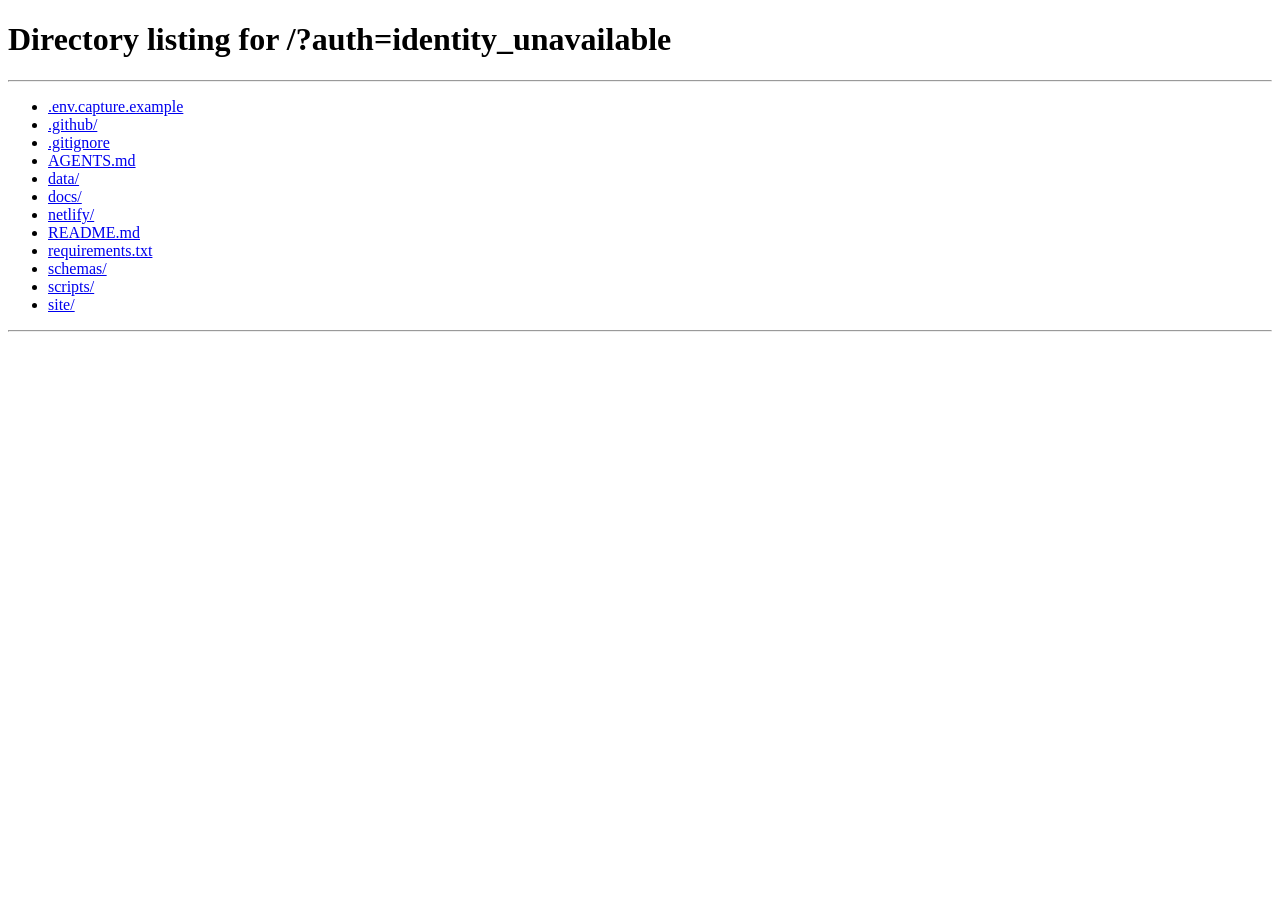
==== commit 4931e5a3: "Add Android meal photo intake pipeline" ====
--- a/site/app/index.html
+++ b/site/app/index.html
@@ -5,13 +5,16 @@
     <meta name="viewport" content="width=device-width, initial-scale=1">
     <title>Atlas</title>
     <meta name="robots" content="noindex,nofollow,noarchive">
+    <meta name="theme-color" content="#234b44">
     <link rel="icon" href="data:image/svg+xml,%3Csvg xmlns='http://www.w3.org/2000/svg' viewBox='0 0 100 100'%3E%3Ctext x='52' y='54' text-anchor='middle' dominant-baseline='middle' font-size='82'%3E%F0%9F%A5%91%3C/text%3E%3C/svg%3E">
+    <link rel="manifest" href="../manifest.webmanifest?v=2026-03-30-02">
     <link rel="preconnect" href="https://fonts.googleapis.com">
     <link rel="preconnect" href="https://fonts.gstatic.com" crossorigin>
     <link href="https://fonts.googleapis.com/css2?family=Manrope:wght@400;500;600;700;800&family=IBM+Plex+Mono:wght@400;500&display=swap" rel="stylesheet">
-    <link rel="stylesheet" href="../styles.css?v=2026-03-30-01">
+    <link rel="stylesheet" href="../styles.css?v=2026-03-30-02">
     <script defer src="https://identity.netlify.com/v1/netlify-identity-widget.js"></script>
-    <script defer src="../auth.js?v=2026-03-30-01"></script>
+    <script defer src="../auth.js?v=2026-03-30-02"></script>
+    <script defer src="../pwa.js?v=2026-03-30-02"></script>
   </head>
   <body data-page="app" data-auth-state="pending">
     <div class="page-shell">
@@ -23,7 +26,10 @@
           </a>
           <span class="utility-meta" id="dashboard-freshness">Synchronisation…</span>
         </div>
-        <button class="utility-button utility-button-secondary" id="auth-logout" type="button">Se déconnecter</button>
+        <div class="utility-actions">
+          <a class="utility-button utility-button-primary" href="/app/capture/">Ajouter un repas par photo</a>
+          <button class="utility-button utility-button-secondary" id="auth-logout" type="button">Se déconnecter</button>
+        </div>
       </header>
 
       <main>
@@ -258,6 +264,6 @@
       </article>
     </template>
 
-    <script src="../app.js?v=2026-03-30-01" type="module"></script>
+    <script src="../app.js?v=2026-03-30-02" type="module"></script>
   </body>
 </html>
--- a/site/styles.css
+++ b/site/styles.css
@@ -157,6 +157,19 @@
   align-self: start;
 }
 
+.utility-button-primary {
+  border: 0;
+  color: #fffdf5;
+  background: linear-gradient(135deg, var(--anchor), var(--accent-deep));
+  box-shadow: 0 12px 24px rgba(35, 75, 68, 0.16);
+}
+
+.utility-actions {
+  display: inline-flex;
+  align-items: center;
+  gap: 12px;
+}
+
 .auth-google-button {
   display: inline-flex;
   align-items: center;
@@ -333,7 +346,19 @@
   line-height: 1.3;
 }
 
-.hero, .signal-strip, .meal-showcase, .two-column, .steps-section, .lab-section, .focus-layout, .data-stage, .timeline-layout, .diet-layout, .documents {
+.utility-meta[data-tone="error"],
+.capture-status-text[data-tone="error"] {
+  color: #8b2e2e;
+  border-color: rgba(139, 46, 46, 0.16);
+}
+
+.utility-meta[data-tone="success"],
+.capture-status-text[data-tone="success"] {
+  color: #1d684f;
+  border-color: rgba(29, 104, 79, 0.18);
+}
+
+.hero, .signal-strip, .meal-showcase, .two-column, .steps-section, .lab-section, .focus-layout, .data-stage, .timeline-layout, .diet-layout, .documents, .capture-layout {
   position: relative;
   overflow: hidden;
   border: 1px solid var(--line);
@@ -1507,6 +1532,168 @@
 }
 .document-list { display: grid; grid-template-columns: repeat(auto-fit, minmax(260px, 1fr)); gap: 14px; }
 
+.capture-layout {
+  padding: clamp(24px, 4vw, 40px);
+}
+
+.capture-title {
+  margin: 0;
+  font-size: clamp(2rem, 4vw, 3rem);
+  line-height: 0.98;
+  letter-spacing: -0.05em;
+}
+
+.capture-grid {
+  display: grid;
+  grid-template-columns: minmax(0, 0.9fr) minmax(0, 1.1fr);
+  gap: 18px;
+}
+
+.capture-panel {
+  display: grid;
+  gap: 16px;
+  min-width: 0;
+  padding: 20px;
+  border-radius: 26px;
+  border: 1px solid rgba(28, 36, 31, 0.08);
+  background: linear-gradient(180deg, rgba(255, 252, 244, 0.92), rgba(255, 252, 244, 0.76));
+}
+
+.capture-review-panel {
+  align-content: start;
+}
+
+.capture-dropzone {
+  display: grid;
+  gap: 12px;
+  padding: 20px;
+  border-radius: 24px;
+  border: 1px dashed rgba(35, 75, 68, 0.26);
+  background: rgba(255, 255, 255, 0.52);
+}
+
+.capture-file-input {
+  display: grid;
+  gap: 6px;
+  cursor: pointer;
+}
+
+.capture-file-copy {
+  font-size: 1.02rem;
+  font-weight: 700;
+  color: var(--ink);
+}
+
+.capture-file-meta,
+.capture-inline-note,
+.capture-status-text {
+  color: var(--muted);
+  line-height: 1.5;
+}
+
+.capture-status-text {
+  font-size: 0.92rem;
+}
+
+.capture-dropzone input[type="file"] {
+  width: 100%;
+}
+
+.capture-preview-shell {
+  position: relative;
+  overflow: hidden;
+  border-radius: 24px;
+  border: 1px solid rgba(28, 36, 31, 0.08);
+  background: rgba(255, 255, 255, 0.44);
+  min-height: 280px;
+}
+
+.capture-preview {
+  display: block;
+  width: 100%;
+  height: 100%;
+  min-height: 280px;
+  object-fit: cover;
+}
+
+.capture-meta,
+.capture-actions,
+.capture-assessment,
+.capture-recommendations,
+.capture-summary-grid {
+  display: flex;
+  flex-wrap: wrap;
+  gap: 10px;
+}
+
+.capture-review-form,
+.capture-items,
+.capture-item-row {
+  display: grid;
+  gap: 14px;
+}
+
+.capture-review-grid,
+.capture-item-grid {
+  display: grid;
+  grid-template-columns: repeat(2, minmax(0, 1fr));
+  gap: 12px;
+}
+
+.capture-field {
+  display: grid;
+  gap: 6px;
+  min-width: 0;
+}
+
+.capture-field span {
+  font-family: var(--mono);
+  font-size: 0.74rem;
+  letter-spacing: 0.08em;
+  text-transform: uppercase;
+  color: rgba(35, 75, 68, 0.82);
+}
+
+.capture-field input,
+.capture-field select,
+.capture-field textarea {
+  width: 100%;
+  min-width: 0;
+  border: 1px solid rgba(28, 36, 31, 0.12);
+  border-radius: 16px;
+  padding: 12px 14px;
+  font: inherit;
+  color: var(--ink);
+  background: rgba(255, 255, 255, 0.74);
+}
+
+.capture-field textarea {
+  resize: vertical;
+}
+
+.capture-items-head {
+  display: flex;
+  align-items: center;
+  justify-content: space-between;
+  gap: 16px;
+}
+
+.capture-items-head h3 {
+  margin: 0;
+}
+
+.capture-item-row {
+  padding: 16px;
+  border-radius: 22px;
+  border: 1px solid rgba(28, 36, 31, 0.08);
+  background: rgba(255, 255, 255, 0.44);
+}
+
+.capture-item-actions {
+  display: flex;
+  justify-content: flex-end;
+}
+
 .reveal { opacity: 0; transform: translateY(24px); transition: opacity 700ms ease, transform 700ms ease; }
 .reveal.is-visible { opacity: 1; transform: translateY(0); }
 .empty-state { padding: 18px; border-radius: 22px; background: rgba(255, 255, 255, 0.42); border: 1px dashed rgba(28, 36, 31, 0.14); color: var(--muted); }
@@ -1532,15 +1719,31 @@
     align-items: stretch;
   }
 
+  .utility-actions {
+    width: 100%;
+    display: grid;
+  }
+
   .auth-button,
   .utility-button {
     width: 100%;
   }
+
+  .capture-grid,
+  .capture-review-grid,
+  .capture-item-grid {
+    grid-template-columns: 1fr;
+  }
+
+  .capture-items-head {
+    flex-direction: column;
+    align-items: stretch;
+  }
 }
 
 @media (max-width: 640px) {
   .page-shell { width: min(100vw - 18px, 1180px); padding-top: 10px; padding-bottom: 26px; }
-  .hero, .signal-strip, .meal-showcase, .two-column, .steps-section, .lab-section, .focus-layout, .data-stage, .timeline-layout, .diet-layout, .documents { padding: 18px; border-radius: 22px; }
+  .hero, .signal-strip, .meal-showcase, .two-column, .steps-section, .lab-section, .focus-layout, .data-stage, .timeline-layout, .diet-layout, .documents, .capture-layout { padding: 18px; border-radius: 22px; }
   .hero h1 { font-size: clamp(2.2rem, 13vw, 3.8rem); }
   .hero-stats, .meal-card-grid, .summary-stack, .lab-grid, .mini-lab-grid, .document-list { grid-template-columns: 1fr; }
   .meal-pagination,
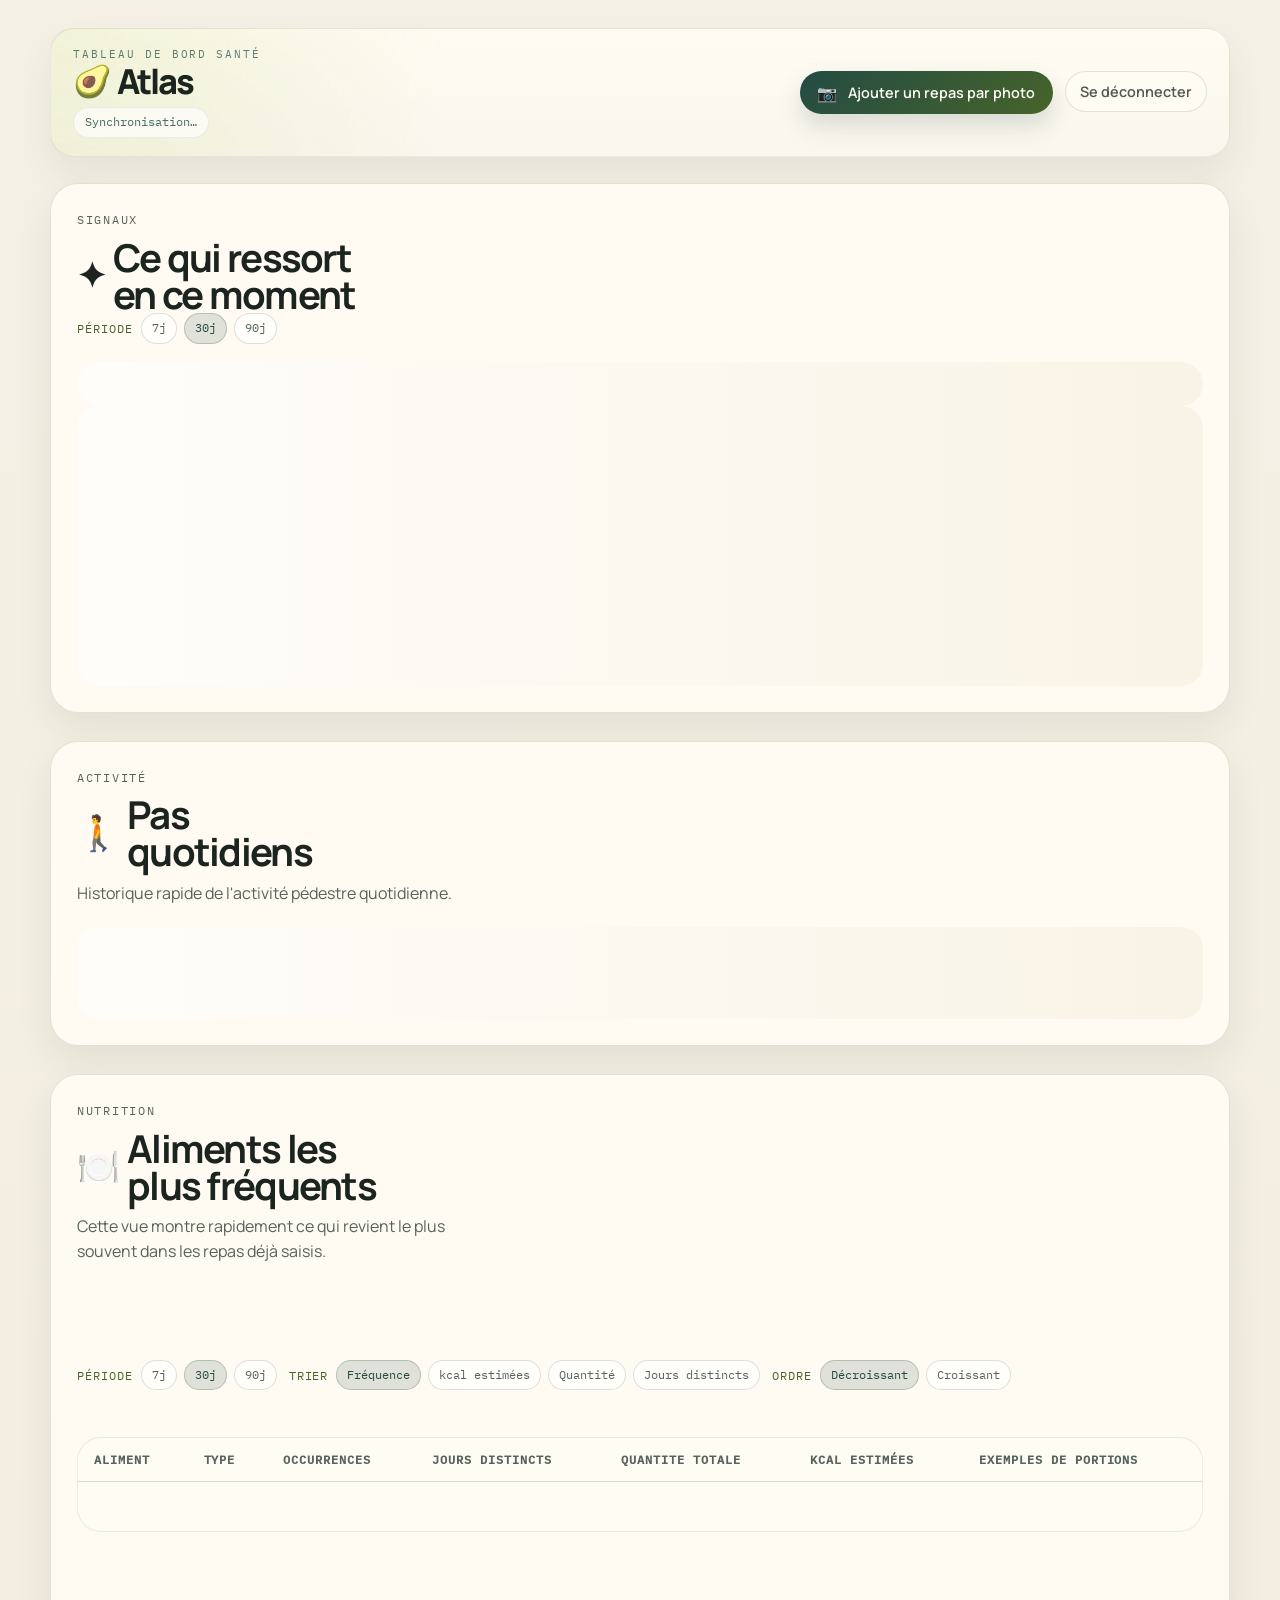
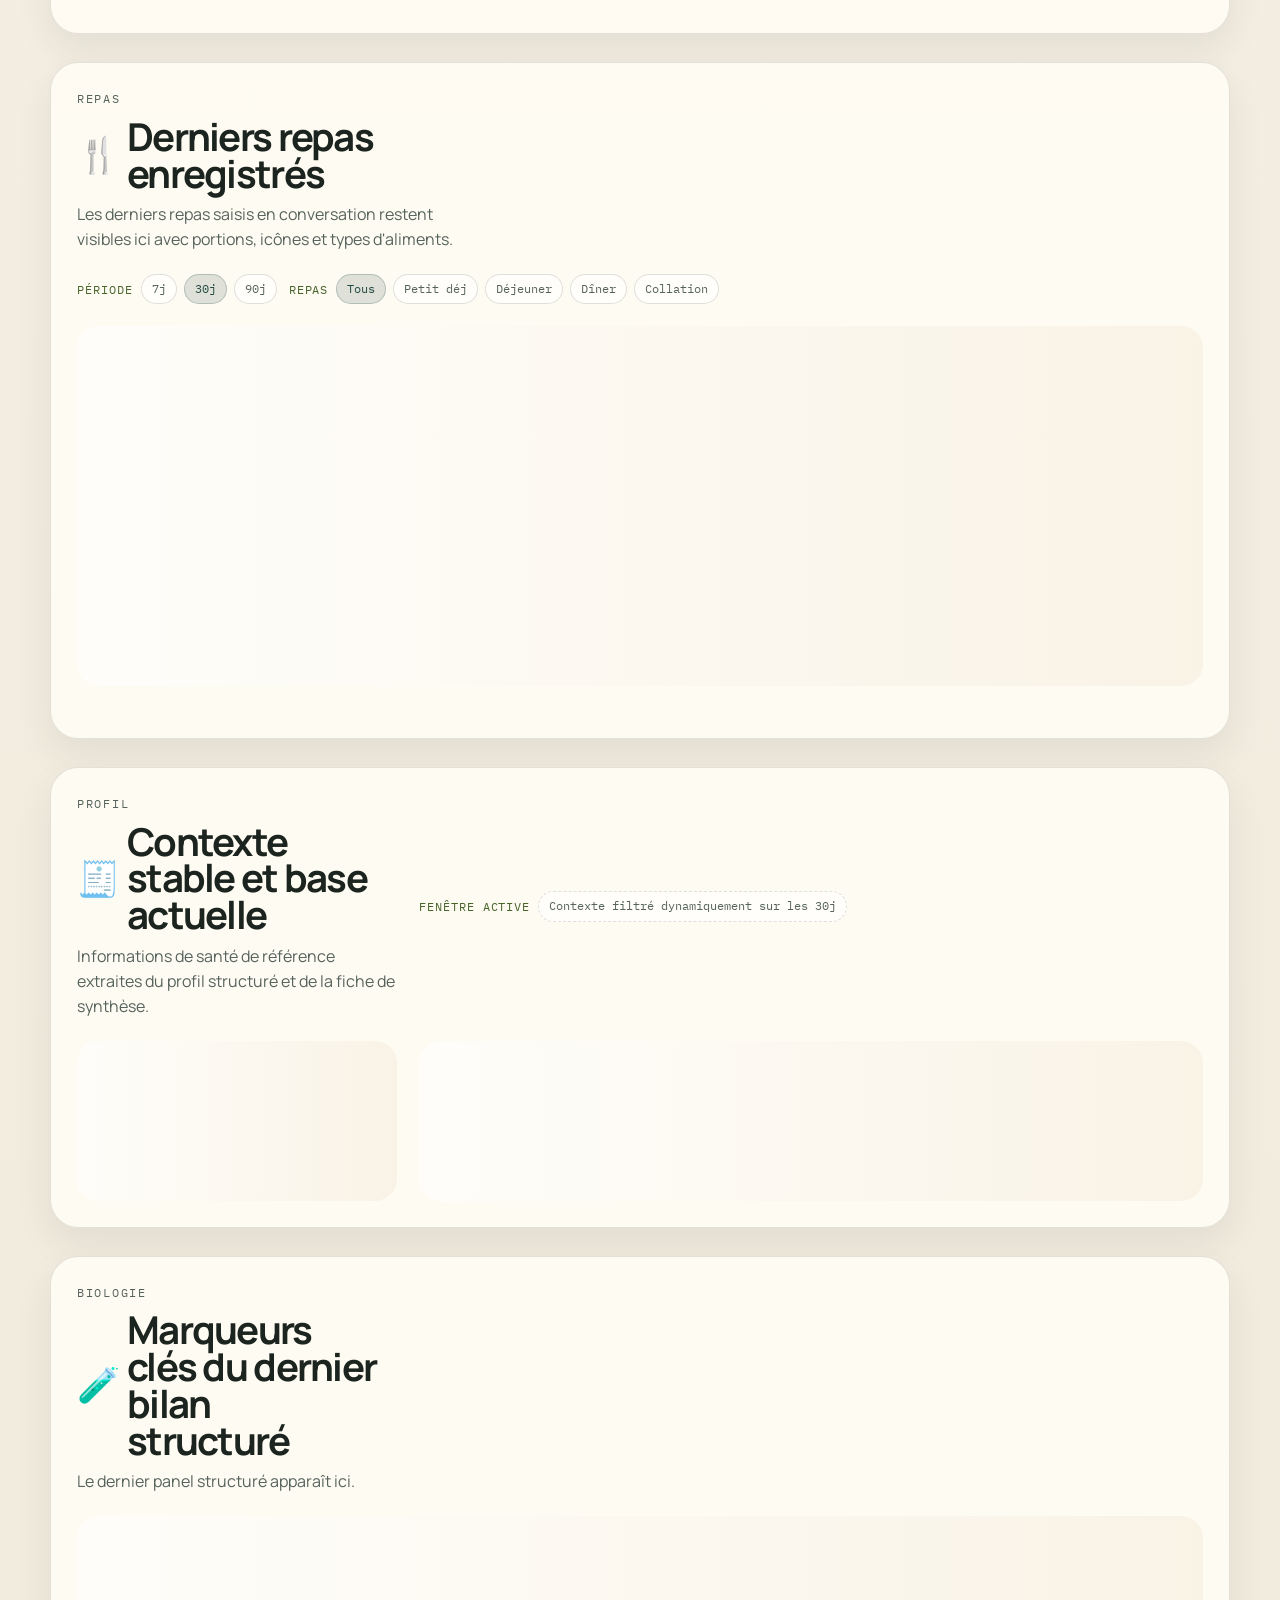
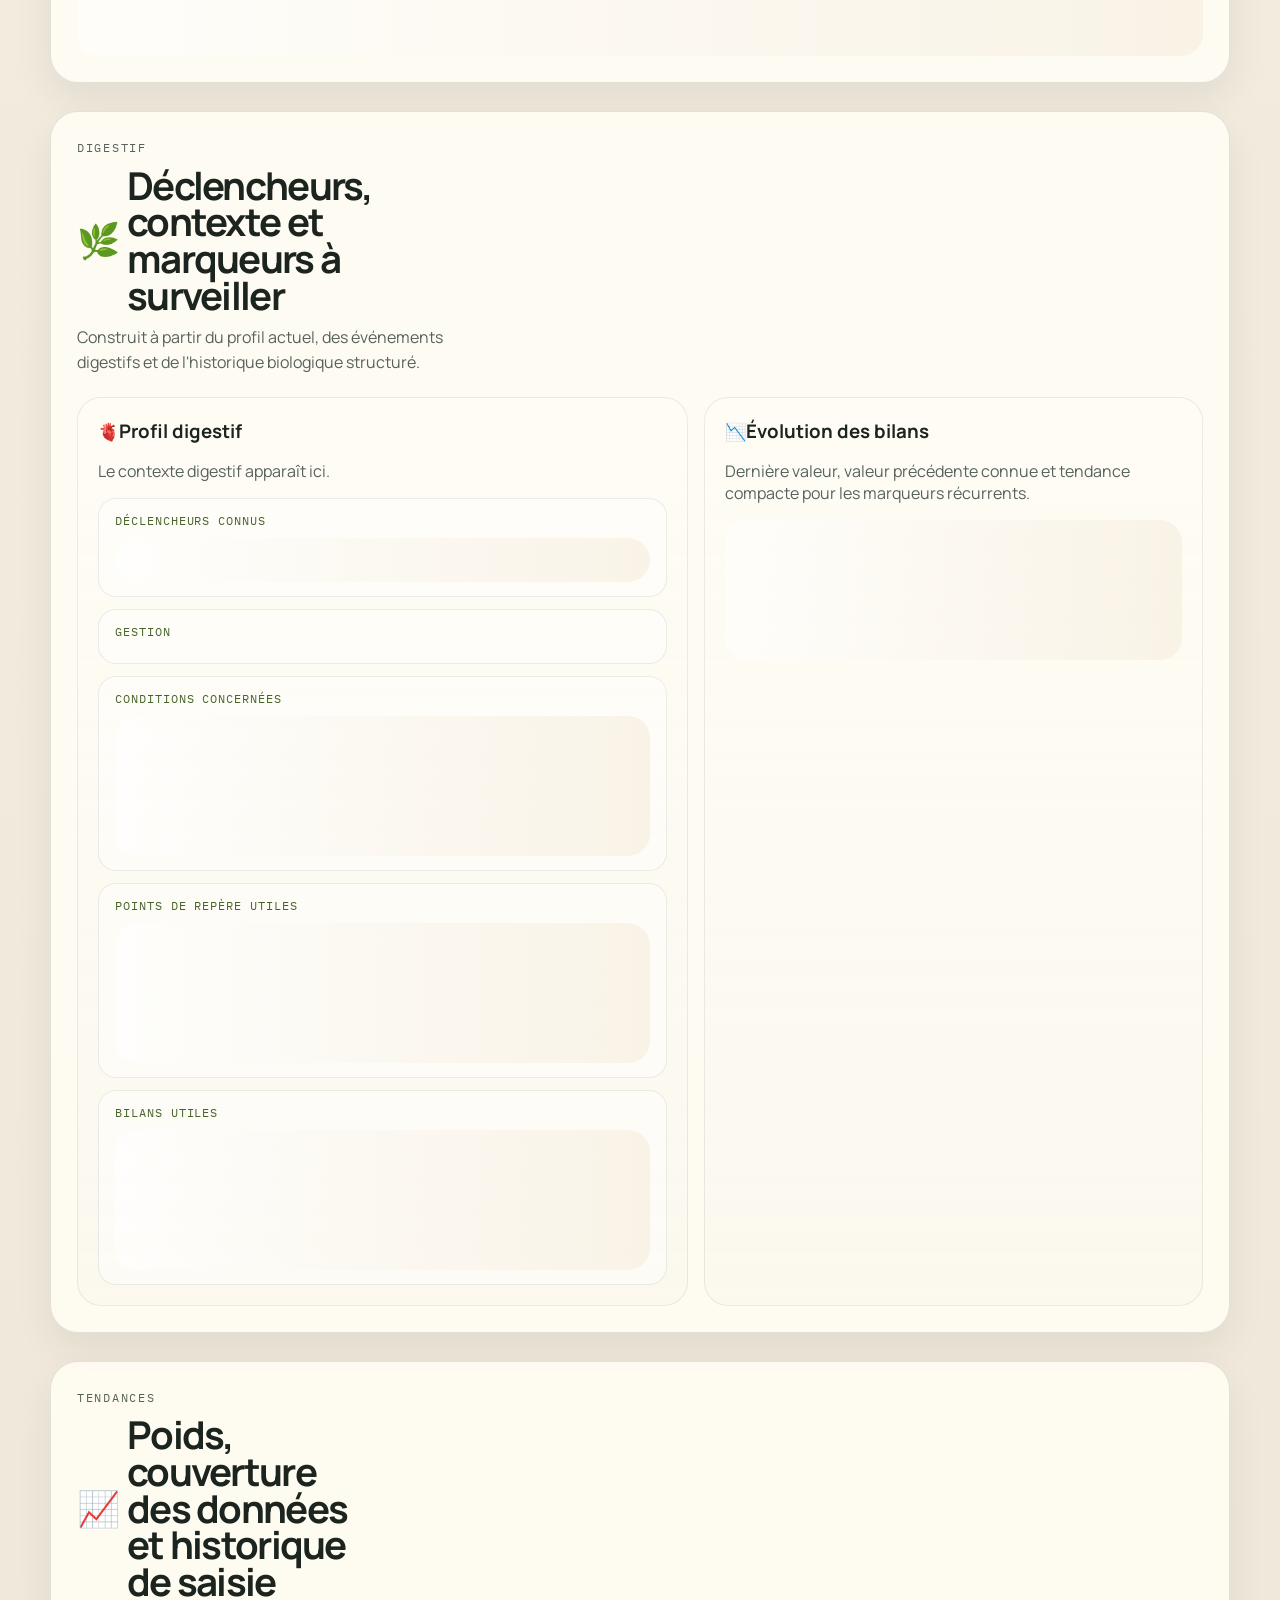
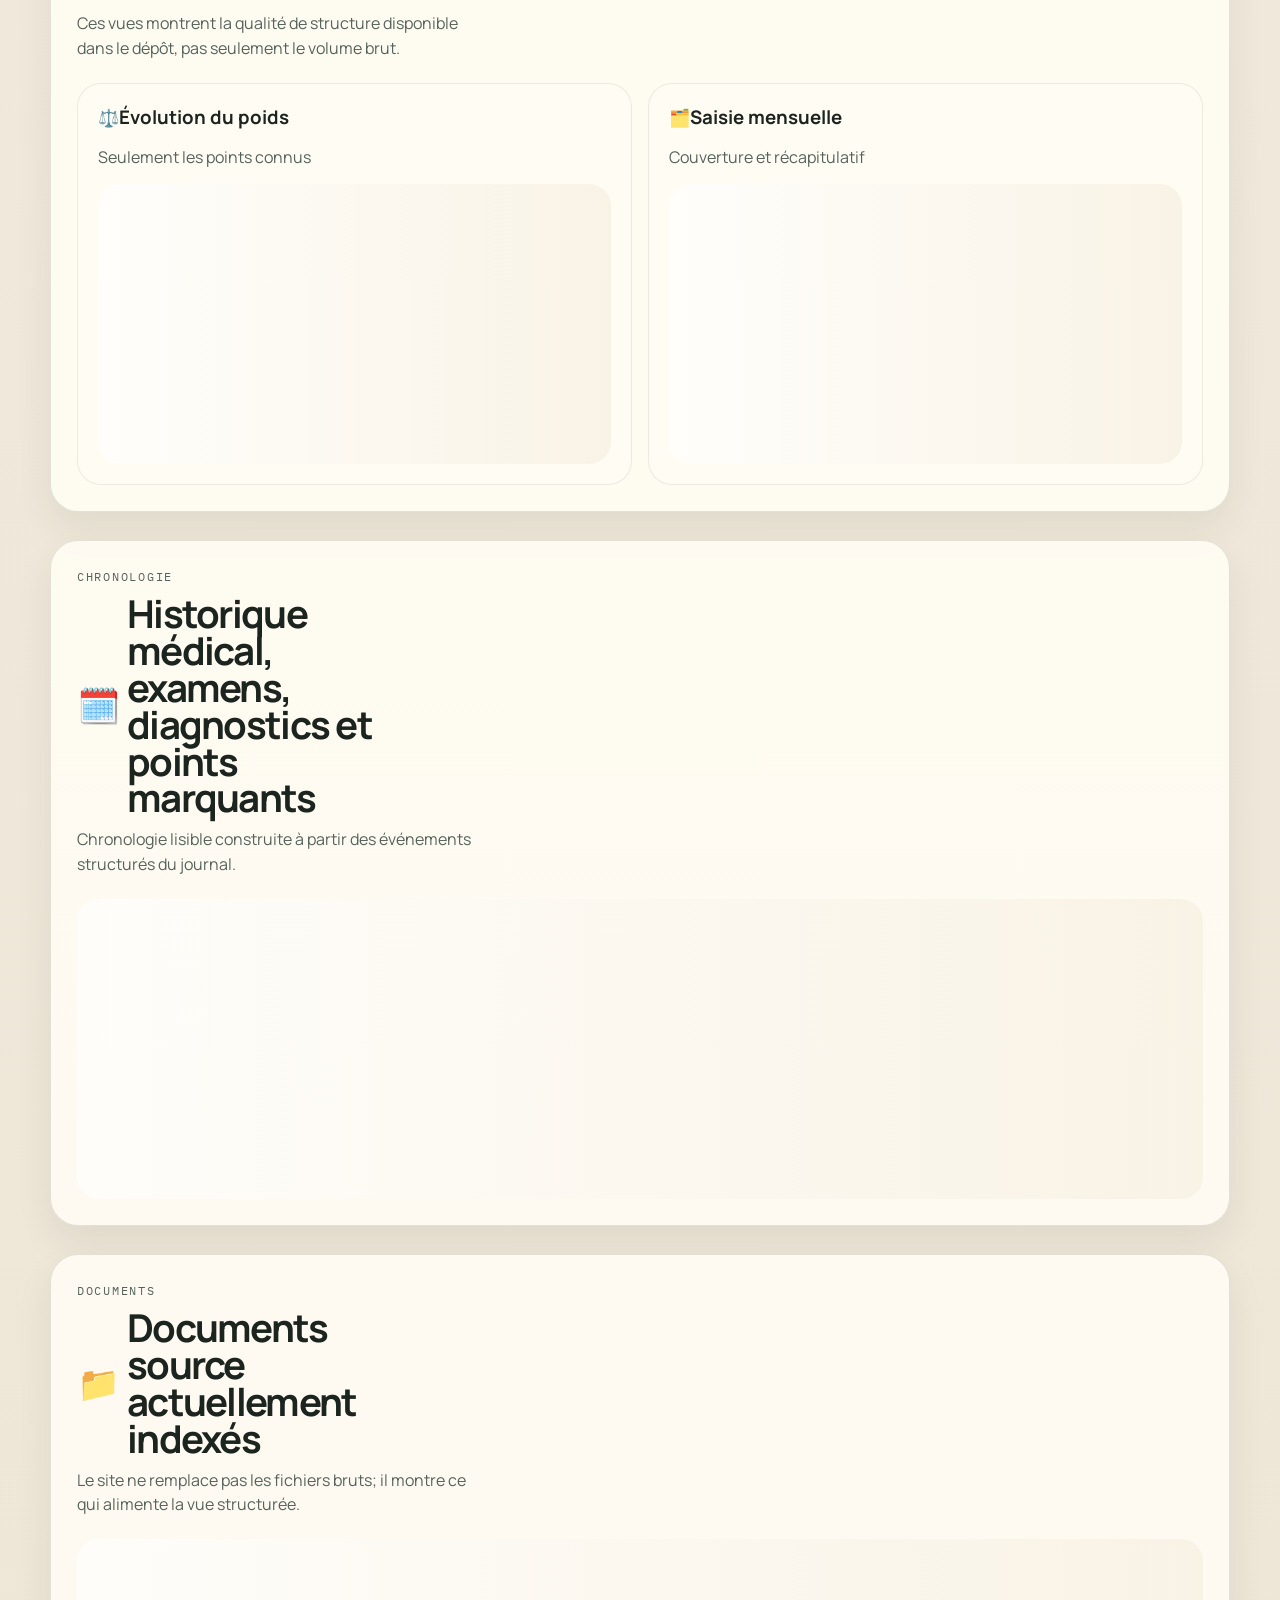
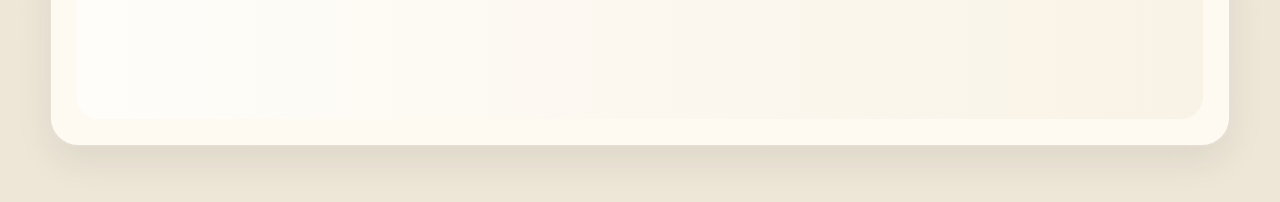
==== commit f5d6edf7: "Migrer l'hébergement de sante.zqsdev.com vers un Worker Cloudflare derrière Cloudflare Access - Serv" ====
--- a/site/app/index.html
+++ b/site/app/index.html
@@ -6,15 +6,13 @@
     <title>Atlas</title>
     <meta name="robots" content="noindex,nofollow,noarchive">
     <meta name="theme-color" content="#234b44">
-    <link rel="icon" href="data:image/svg+xml,%3Csvg xmlns='http://www.w3.org/2000/svg' viewBox='0 0 100 100'%3E%3Ctext x='52' y='54' text-anchor='middle' dominant-baseline='middle' font-size='82'%3E%F0%9F%A5%91%3C/text%3E%3C/svg%3E">
-    <link rel="manifest" href="../manifest.webmanifest?v=2026-03-30-02">
-    <link rel="preconnect" href="https://fonts.googleapis.com">
-    <link rel="preconnect" href="https://fonts.gstatic.com" crossorigin>
-    <link href="https://fonts.googleapis.com/css2?family=Manrope:wght@400;500;600;700;800&family=IBM+Plex+Mono:wght@400;500&display=swap" rel="stylesheet">
-    <link rel="stylesheet" href="../styles.css?v=2026-03-30-02">
-    <script defer src="https://identity.netlify.com/v1/netlify-identity-widget.js"></script>
-    <script defer src="../auth.js?v=2026-03-30-02"></script>
-    <script defer src="../pwa.js?v=2026-03-30-02"></script>
+    <link rel="icon" href="../icon-32.png?v=2026-03-30-10" sizes="32x32" type="image/png">
+    <link rel="apple-touch-icon" href="../icon-192.png?v=2026-03-30-10">
+    <link rel="manifest" href="../manifest.webmanifest?v=2026-03-30-10" crossorigin="use-credentials">
+    <link rel="stylesheet" href="../fonts.css?v=2026-03-31-01">
+    <link rel="stylesheet" href="../styles.css?v=2026-03-31-01">
+    <script defer src="../auth.js?v=2026-03-30-10"></script>
+    <script defer src="../pwa.js?v=2026-03-30-10"></script>
   </head>
   <body data-page="app" data-auth-state="pending">
     <div class="page-shell">
@@ -27,12 +25,43 @@
           <span class="utility-meta" id="dashboard-freshness">Synchronisation…</span>
         </div>
         <div class="utility-actions">
-          <a class="utility-button utility-button-primary" href="/app/capture/">Ajouter un repas par photo</a>
+          <a class="utility-button utility-button-primary utility-button-photo" href="/app/capture/">
+            <span class="utility-button-icon" aria-hidden="true">📷</span>
+            <span>Ajouter un repas par photo</span>
+          </a>
           <button class="utility-button utility-button-secondary" id="auth-logout" type="button">Se déconnecter</button>
         </div>
       </header>
 
       <main>
+        <section class="signal-strip reveal" aria-labelledby="signal-title">
+          <div class="section-head compact">
+            <p class="eyebrow">Signaux</p>
+            <h2 id="signal-title" class="title-with-icon"><span class="title-icon" aria-hidden="true">✦</span><span>Ce qui ressort en ce moment</span></h2>
+          </div>
+          <div class="section-toolbar">
+            <div class="toolbar-group" data-control="window">
+              <span class="toolbar-label">Période</span>
+              <div class="toolbar-buttons">
+                <button class="toolbar-button" type="button" data-time-window="7">7j</button>
+                <button class="toolbar-button is-active" type="button" data-time-window="30">30j</button>
+                <button class="toolbar-button" type="button" data-time-window="90">90j</button>
+              </div>
+            </div>
+          </div>
+          <div class="signal-list" id="signal-list"></div>
+          <div id="nutrition-balance"></div>
+        </section>
+
+        <section class="steps-section reveal">
+          <div class="section-head">
+            <p class="eyebrow">Activité</p>
+            <h2 class="title-with-icon"><span class="title-icon" aria-hidden="true">🚶</span><span>Pas quotidiens</span></h2>
+            <p>Historique rapide de l'activité pédestre quotidienne.</p>
+          </div>
+          <div id="steps-by-day"></div>
+        </section>
+
         <section class="diet-layout reveal">
           <div class="section-head">
             <p class="eyebrow">Nutrition</p>
@@ -114,34 +143,6 @@
           <div class="meal-pagination" id="recent-meals-pagination"></div>
         </section>
 
-        <section class="signal-strip reveal" aria-labelledby="signal-title">
-          <div class="section-head compact">
-            <p class="eyebrow">Signaux</p>
-            <h2 id="signal-title" class="title-with-icon"><span class="title-icon" aria-hidden="true">✦</span><span>Ce qui ressort en ce moment</span></h2>
-          </div>
-          <div class="section-toolbar">
-            <div class="toolbar-group" data-control="window">
-              <span class="toolbar-label">Période</span>
-              <div class="toolbar-buttons">
-                <button class="toolbar-button" type="button" data-time-window="7">7j</button>
-                <button class="toolbar-button is-active" type="button" data-time-window="30">30j</button>
-                <button class="toolbar-button" type="button" data-time-window="90">90j</button>
-              </div>
-            </div>
-          </div>
-          <div class="signal-list" id="signal-list"></div>
-          <div id="nutrition-balance"></div>
-        </section>
-
-        <section class="steps-section reveal">
-          <div class="section-head">
-            <p class="eyebrow">Activité</p>
-            <h2 class="title-with-icon"><span class="title-icon" aria-hidden="true">🚶</span><span>Pas quotidiens</span></h2>
-            <p>Historique rapide de l'activité pédestre quotidienne.</p>
-          </div>
-          <div id="steps-by-day"></div>
-        </section>
-
         <section class="two-column reveal">
           <div class="section-head">
             <p class="eyebrow">Profil</p>
@@ -264,6 +265,6 @@
       </article>
     </template>
 
-    <script src="../app.js?v=2026-03-30-02" type="module"></script>
+    <script src="../app.js?v=2026-03-30-10" type="module"></script>
   </body>
 </html>
--- a/site/fonts.css
+++ b/site/fonts.css
@@ -0,0 +1,23 @@
+@font-face {
+  font-family: "Manrope";
+  font-style: normal;
+  font-weight: 400 800;
+  font-display: swap;
+  src: url("./fonts/manrope-latin.woff2") format("woff2");
+}
+
+@font-face {
+  font-family: "IBM Plex Mono";
+  font-style: normal;
+  font-weight: 400;
+  font-display: swap;
+  src: url("./fonts/ibm-plex-mono-400-latin.woff2") format("woff2");
+}
+
+@font-face {
+  font-family: "IBM Plex Mono";
+  font-style: normal;
+  font-weight: 500;
+  font-display: swap;
+  src: url("./fonts/ibm-plex-mono-500-latin.woff2") format("woff2");
+}
--- a/site/styles.css
+++ b/site/styles.css
@@ -1,6 +1,6 @@
 :root {
   --bg: #f3f0e8;
-  --paper: rgba(255, 252, 244, 0.84);
+  --paper: rgba(255, 252, 244, 0.92);
   --paper-strong: rgba(255, 252, 244, 0.94);
   --ink: #1c241f;
   --muted: #56635c;
@@ -19,33 +19,33 @@
   --category-fat: #7a2747;
   --category-mixed-dish: #58605b;
   --category-neutral: #8c938f;
-  --shadow: 0 24px 60px rgba(41, 48, 41, 0.12);
+  --shadow: 0 16px 36px rgba(41, 48, 41, 0.08);
   --radius: 28px;
   --mono: "IBM Plex Mono", monospace;
   --sans: "Manrope", sans-serif;
 }
 
 * { box-sizing: border-box; }
-html { scroll-behavior: smooth; }
+html {
+  scroll-behavior: auto;
+  background: #efe8da;
+}
 body {
   margin: 0;
   min-height: 100vh;
   font-family: var(--sans);
   color: var(--ink);
   background:
+    linear-gradient(rgba(255, 255, 255, 0.12), rgba(255, 255, 255, 0.12)),
+    repeating-linear-gradient(90deg, transparent, transparent 0.75rem, rgba(37, 48, 41, 0.02) 0.75rem, rgba(37, 48, 41, 0.02) 1.5rem),
     radial-gradient(circle at top right, rgba(176, 203, 83, 0.24), transparent 28%),
     radial-gradient(circle at 0% 20%, rgba(110, 143, 58, 0.15), transparent 24%),
     linear-gradient(180deg, #f7f2e7 0%, #f0eadc 48%, #ece5d7 100%);
 }
 
-body::before {
-  content: "";
-  position: fixed;
-  inset: 0;
-  background:
-    linear-gradient(rgba(255, 255, 255, 0.12), rgba(255, 255, 255, 0.12)),
-    repeating-linear-gradient(90deg, transparent, transparent 0.75rem, rgba(37, 48, 41, 0.02) 0.75rem, rgba(37, 48, 41, 0.02) 1.5rem);
-  pointer-events: none;
+body[data-page="app"],
+body[data-page="capture"] {
+  background: linear-gradient(180deg, #f5f0e5 0%, #eee6d7 100%);
 }
 
 .page-shell {
@@ -77,7 +77,6 @@
     radial-gradient(circle at 82% 18%, rgba(176, 203, 83, 0.3), transparent 24%),
     linear-gradient(135deg, rgba(255, 252, 244, 0.96), rgba(241, 235, 221, 0.86));
   box-shadow: var(--shadow);
-  backdrop-filter: blur(18px);
 }
 
 .auth-copy,
@@ -117,8 +116,7 @@
     transform 160ms ease,
     background-color 160ms ease,
     border-color 160ms ease,
-    color 160ms ease,
-    box-shadow 160ms ease;
+    color 160ms ease;
 }
 
 .auth-button {
@@ -134,18 +132,23 @@
 .utility-button {
   border: 1px solid rgba(35, 75, 68, 0.14);
   padding: 10px 14px;
+  display: inline-flex;
+  align-items: center;
+  justify-content: center;
+  gap: 10px;
   font-size: 0.9rem;
   font-weight: 600;
   color: rgba(28, 36, 31, 0.76);
   background: rgba(255, 252, 244, 0.7);
   box-shadow: none;
+  text-decoration: none;
 }
 
 .utility-button:hover {
-  transform: translateY(-1px);
   color: var(--ink);
   border-color: rgba(35, 75, 68, 0.24);
   background: rgba(255, 252, 244, 0.94);
+  text-decoration: none;
 }
 
 .utility-button:focus-visible {
@@ -162,6 +165,27 @@
   color: #fffdf5;
   background: linear-gradient(135deg, var(--anchor), var(--accent-deep));
   box-shadow: 0 12px 24px rgba(35, 75, 68, 0.16);
+}
+
+.utility-button-primary:hover,
+.utility-button-primary:visited,
+.utility-button-primary:active {
+  color: #fffdf5;
+  text-decoration: none;
+}
+
+.utility-button-photo {
+  padding-inline: 16px 18px;
+}
+
+.utility-button-icon {
+  display: inline-flex;
+  align-items: center;
+  justify-content: center;
+  width: 1.4rem;
+  height: 1.4rem;
+  font-size: 1rem;
+  line-height: 1;
 }
 
 .utility-actions {
@@ -185,9 +209,8 @@
 }
 
 .auth-google-button:hover {
-  transform: translateY(-1px);
   box-shadow:
-    0 22px 34px rgba(41, 48, 41, 0.12),
+    0 16px 24px rgba(41, 48, 41, 0.08),
     inset 0 1px 0 rgba(255, 255, 255, 0.84);
 }
 
@@ -294,6 +317,10 @@
   box-shadow: 0 18px 34px rgba(35, 75, 68, 0.08);
 }
 
+body[data-page="app"] .utility-bar {
+  min-height: 108px;
+}
+
 .utility-brand-block {
   display: grid;
   gap: 10px;
@@ -365,7 +392,6 @@
   border-radius: var(--radius);
   background: var(--paper);
   box-shadow: var(--shadow);
-  backdrop-filter: blur(18px);
 }
 
 .hero {
@@ -391,9 +417,13 @@
     radial-gradient(circle at 20% 30%, rgba(109, 143, 58, 0.3), transparent 32%),
     radial-gradient(circle at 48% 42%, rgba(35, 75, 68, 0.18), transparent 24%),
     radial-gradient(circle at 66% 48%, rgba(122, 39, 71, 0.12), transparent 20%);
-  filter: blur(10px);
-  opacity: 0.9;
+  opacity: 0.5;
   pointer-events: none;
+}
+
+body[data-page="app"] .hero::after,
+body[data-page="capture"] .hero::after {
+  display: none;
 }
 
 .hero-copy, .hero-panel { position: relative; z-index: 1; }
@@ -454,6 +484,16 @@
 
 main { display: grid; gap: 28px; }
 .signal-strip, .meal-showcase, .two-column, .steps-section, .lab-section, .focus-layout, .data-stage, .timeline-layout, .diet-layout, .documents { padding: 26px; }
+body[data-page="app"] .diet-layout { min-height: 560px; }
+body[data-page="app"] .meal-showcase { min-height: 520px; }
+body[data-page="app"] .signal-strip { min-height: 420px; }
+body[data-page="app"] .steps-section { min-height: 220px; }
+body[data-page="app"] .two-column { min-height: 340px; }
+body[data-page="app"] .lab-section { min-height: 280px; }
+body[data-page="app"] .focus-layout { min-height: 620px; }
+body[data-page="app"] .data-stage { min-height: 460px; }
+body[data-page="app"] .timeline-layout { min-height: 520px; }
+body[data-page="app"] .documents { min-height: 320px; }
 .signal-list { display: flex; flex-wrap: wrap; gap: 10px; margin-top: 18px; }
 .signal-pill[data-tone="caution"] { background: rgba(159, 91, 54, 0.1); color: var(--caution); }
 .signal-pill[data-tone="anchor"] { background: rgba(35, 75, 68, 0.1); color: var(--anchor); }
@@ -494,10 +534,64 @@
   gap: 10px;
 }
 
+.steps-panel {
+  display: grid;
+  gap: 16px;
+}
+
+.steps-overview {
+  display: grid;
+  grid-template-columns: minmax(0, 1.2fr) minmax(220px, 0.8fr);
+  gap: 14px;
+}
+
+.steps-summary-grid {
+  display: grid;
+  grid-template-columns: repeat(auto-fit, minmax(150px, 1fr));
+  gap: 12px;
+}
+
+.steps-summary-card,
+.steps-chart-card {
+  padding: 16px 18px;
+  border-radius: 18px;
+  border: 1px solid rgba(28, 36, 31, 0.08);
+  background: rgba(255, 255, 255, 0.6);
+}
+
+.steps-summary-card {
+  display: grid;
+  gap: 6px;
+}
+
+.steps-summary-card strong {
+  font-size: 1.2rem;
+  color: var(--anchor);
+}
+
+.steps-summary-label,
+.steps-chart-head span {
+  font-family: var(--mono);
+  font-size: 0.74rem;
+  color: var(--muted);
+}
+
+.steps-chart-card {
+  display: grid;
+  gap: 10px;
+}
+
+.steps-chart-head {
+  display: flex;
+  align-items: center;
+  justify-content: space-between;
+  gap: 10px;
+}
+
 .steps-entry {
-  display: flex;
-  align-items: center;
-  justify-content: space-between;
+  display: grid;
+  grid-template-columns: minmax(0, 1fr) minmax(88px, 112px);
+  align-items: center;
   gap: 12px;
   padding: 12px 14px;
   border-radius: 16px;
@@ -511,11 +605,55 @@
   gap: 4px;
 }
 
+.steps-entry-head {
+  display: flex;
+  align-items: center;
+  justify-content: space-between;
+  gap: 10px;
+  flex-wrap: wrap;
+}
+
+.steps-entry-icon {
+  display: inline-flex;
+  align-items: center;
+  justify-content: center;
+  width: 1.5rem;
+}
+
+.steps-entry-trail {
+  width: 100%;
+  height: 6px;
+  overflow: hidden;
+  border-radius: 999px;
+  background: rgba(35, 75, 68, 0.08);
+}
+
+.steps-entry-bar {
+  display: block;
+  height: 100%;
+  border-radius: inherit;
+  background: linear-gradient(90deg, rgba(109, 143, 58, 0.88), rgba(35, 75, 68, 0.92));
+}
+
 .steps-entry-date {
+  display: inline-flex;
+  align-items: center;
   font-weight: 600;
   color: var(--ink);
 }
 
+.steps-entry-badge {
+  display: inline-flex;
+  align-items: center;
+  padding: 6px 10px;
+  border-radius: 999px;
+  background: rgba(35, 75, 68, 0.09);
+  color: var(--anchor);
+  border: 1px solid rgba(35, 75, 68, 0.12);
+  font-family: var(--mono);
+  font-size: 0.72rem;
+}
+
 .steps-entry-source {
   font-family: var(--mono);
   font-size: 0.76rem;
@@ -523,10 +661,16 @@
 }
 
 .steps-entry-count {
+  display: inline-flex;
+  align-items: center;
+  justify-content: flex-end;
+  min-width: 0;
   font-family: var(--mono);
   font-size: 1rem;
   font-weight: 700;
   letter-spacing: 0.02em;
+  text-align: right;
+  font-variant-numeric: tabular-nums;
   color: var(--anchor);
 }
 
@@ -551,7 +695,6 @@
 }
 
 .nutrition-scope-tab:hover {
-  transform: translateY(-1px);
   border-color: rgba(35, 75, 68, 0.18);
   color: var(--anchor);
 }
@@ -882,7 +1025,6 @@
 }
 
 .toolbar-button:hover {
-  transform: translateY(-1px);
   color: var(--anchor);
   border-color: rgba(35, 75, 68, 0.2);
 }
@@ -913,6 +1055,92 @@
   display: grid;
   grid-template-columns: repeat(auto-fit, minmax(280px, 1fr));
   gap: 16px;
+}
+
+#food-table-body,
+#recent-meals,
+#signal-list,
+#nutrition-balance,
+#steps-by-day,
+#profile-quick-stats,
+#reference-sections,
+#lab-grid,
+#digestive-trigger-list,
+#digestive-conditions,
+#digestive-events,
+#digestive-labs,
+#lab-history-grid,
+#weight-chart,
+#monthly-bars,
+#timeline-list,
+#document-list {
+  min-height: 0;
+}
+
+body[data-page="app"] #food-table-body { min-height: 420px; }
+body[data-page="app"] #recent-meals { min-height: 360px; }
+body[data-page="app"] #signal-list { min-height: 44px; }
+body[data-page="app"] #nutrition-balance { min-height: 280px; }
+body[data-page="app"] #steps-by-day { min-height: 92px; }
+body[data-page="app"] #profile-quick-stats { min-height: 132px; }
+body[data-page="app"] #reference-sections { min-height: 160px; }
+body[data-page="app"] #lab-grid { min-height: 140px; }
+body[data-page="app"] #digestive-trigger-list { min-height: 44px; }
+body[data-page="app"] #digestive-conditions,
+body[data-page="app"] #digestive-events,
+body[data-page="app"] #digestive-labs,
+body[data-page="app"] #lab-history-grid { min-height: 140px; }
+body[data-page="app"] #weight-chart,
+body[data-page="app"] #monthly-bars { min-height: 280px; }
+body[data-page="app"] #timeline-list { min-height: 300px; }
+body[data-page="app"] #document-list { min-height: 180px; }
+
+body[data-page="app"][data-auth-state="pending"] #food-table-body:empty,
+body[data-page="app"][data-auth-state="pending"] #recent-meals:empty,
+body[data-page="app"][data-auth-state="pending"] #signal-list:empty,
+body[data-page="app"][data-auth-state="pending"] #nutrition-balance:empty,
+body[data-page="app"][data-auth-state="pending"] #steps-by-day:empty,
+body[data-page="app"][data-auth-state="pending"] #profile-quick-stats:empty,
+body[data-page="app"][data-auth-state="pending"] #reference-sections:empty,
+body[data-page="app"][data-auth-state="pending"] #lab-grid:empty,
+body[data-page="app"][data-auth-state="pending"] #digestive-trigger-list:empty,
+body[data-page="app"][data-auth-state="pending"] #digestive-conditions:empty,
+body[data-page="app"][data-auth-state="pending"] #digestive-events:empty,
+body[data-page="app"][data-auth-state="pending"] #digestive-labs:empty,
+body[data-page="app"][data-auth-state="pending"] #lab-history-grid:empty,
+body[data-page="app"][data-auth-state="pending"] #weight-chart:empty,
+body[data-page="app"][data-auth-state="pending"] #monthly-bars:empty,
+body[data-page="app"][data-auth-state="pending"] #timeline-list:empty,
+body[data-page="app"][data-auth-state="pending"] #document-list:empty {
+  position: relative;
+  overflow: hidden;
+  border-radius: 22px;
+  background: linear-gradient(90deg, rgba(255, 255, 255, 0.62), rgba(248, 241, 227, 0.92), rgba(255, 255, 255, 0.62));
+  background-size: 220% 100%;
+  animation: loading-sheen 1.25s linear infinite;
+}
+
+body[data-page="app"][data-auth-state="pending"] #food-table-body:empty::before,
+body[data-page="app"][data-auth-state="pending"] #recent-meals:empty::before,
+body[data-page="app"][data-auth-state="pending"] #signal-list:empty::before,
+body[data-page="app"][data-auth-state="pending"] #nutrition-balance:empty::before,
+body[data-page="app"][data-auth-state="pending"] #steps-by-day:empty::before,
+body[data-page="app"][data-auth-state="pending"] #profile-quick-stats:empty::before,
+body[data-page="app"][data-auth-state="pending"] #reference-sections:empty::before,
+body[data-page="app"][data-auth-state="pending"] #lab-grid:empty::before,
+body[data-page="app"][data-auth-state="pending"] #digestive-trigger-list:empty::before,
+body[data-page="app"][data-auth-state="pending"] #digestive-conditions:empty::before,
+body[data-page="app"][data-auth-state="pending"] #digestive-events:empty::before,
+body[data-page="app"][data-auth-state="pending"] #digestive-labs:empty::before,
+body[data-page="app"][data-auth-state="pending"] #lab-history-grid:empty::before,
+body[data-page="app"][data-auth-state="pending"] #weight-chart:empty::before,
+body[data-page="app"][data-auth-state="pending"] #monthly-bars:empty::before,
+body[data-page="app"][data-auth-state="pending"] #timeline-list:empty::before,
+body[data-page="app"][data-auth-state="pending"] #document-list:empty::before {
+  content: "";
+  display: block;
+  width: 100%;
+  height: 100%;
 }
 
 .meal-day-group {
@@ -988,7 +1216,6 @@
 
 .meal-pagination-button:hover:not(:disabled),
 .section-pagination-button:hover:not(:disabled) {
-  transform: translateY(-1px);
   border-color: rgba(35, 75, 68, 0.18);
   background: rgba(35, 75, 68, 0.08);
 }
@@ -1008,13 +1235,14 @@
   background:
     radial-gradient(circle at top right, rgba(109, 143, 58, 0.18), transparent 28%),
     linear-gradient(180deg, rgba(255, 252, 244, 0.98), rgba(248, 241, 227, 0.92));
-  transition: transform 220ms ease, border-color 220ms ease, box-shadow 220ms ease;
+  transition: border-color 160ms ease, background 160ms ease;
 }
 
 .meal-card:hover {
-  transform: translateY(-3px);
   border-color: rgba(35, 75, 68, 0.2);
-  box-shadow: 0 18px 34px rgba(35, 75, 68, 0.08);
+  background:
+    radial-gradient(circle at top right, rgba(109, 143, 58, 0.14), transparent 24%),
+    linear-gradient(180deg, rgba(255, 252, 244, 0.98), rgba(248, 241, 227, 0.94));
 }
 
 .meal-card-head {
@@ -1487,8 +1715,8 @@
 .chart { min-height: 280px; }
 .chart svg { width: 100%; height: 100%; overflow: visible; }
 .timeline-list { display: grid; gap: 14px; }
-.timeline-item, .document-item { gap: 8px; transition: transform 220ms ease, border-color 220ms ease; }
-.timeline-item:hover, .document-item:hover { transform: translateY(-2px); border-color: rgba(28, 36, 31, 0.16); }
+.timeline-item, .document-item { gap: 8px; transition: border-color 160ms ease, background 160ms ease; }
+.timeline-item:hover, .document-item:hover { border-color: rgba(28, 36, 31, 0.16); background: rgba(255, 252, 244, 0.98); }
 .timeline-meta, .document-meta {
   display: flex;
   flex-wrap: wrap;
@@ -1563,6 +1791,10 @@
   align-content: start;
 }
 
+.capture-history-panel {
+  margin-top: 18px;
+}
+
 .capture-dropzone {
   display: grid;
   gap: 12px;
@@ -1616,14 +1848,65 @@
   object-fit: cover;
 }
 
+.capture-preview[hidden] {
+  display: none !important;
+}
+
 .capture-meta,
 .capture-actions,
 .capture-assessment,
 .capture-recommendations,
-.capture-summary-grid {
+.capture-summary-grid,
+.capture-quick-actions,
+.capture-confidence-grid {
   display: flex;
   flex-wrap: wrap;
   gap: 10px;
+}
+
+.capture-auto-note {
+  margin: 0;
+}
+
+.capture-confidence-grid {
+  margin-top: 4px;
+}
+
+.capture-confidence-pill {
+  display: inline-flex;
+  align-items: center;
+  gap: 8px;
+  padding: 8px 12px;
+  border-radius: 999px;
+  border: 1px solid rgba(28, 36, 31, 0.08);
+  background: rgba(255, 255, 255, 0.62);
+  color: var(--ink);
+}
+
+.capture-confidence-pill strong {
+  font-size: 0.82rem;
+}
+
+.capture-confidence-pill span:last-child {
+  font-family: var(--mono);
+  font-size: 0.72rem;
+  letter-spacing: 0.06em;
+  text-transform: uppercase;
+}
+
+.capture-confidence-pill[data-tone="high"] {
+  border-color: rgba(109, 143, 58, 0.25);
+  background: rgba(109, 143, 58, 0.08);
+}
+
+.capture-confidence-pill[data-tone="medium"] {
+  border-color: rgba(159, 91, 54, 0.2);
+  background: rgba(159, 91, 54, 0.08);
+}
+
+.capture-confidence-pill[data-tone="low"] {
+  border-color: rgba(134, 63, 63, 0.22);
+  background: rgba(134, 63, 63, 0.08);
 }
 
 .capture-review-form,
@@ -1671,6 +1954,10 @@
   resize: vertical;
 }
 
+.capture-quick-actions {
+  margin-top: 2px;
+}
+
 .capture-items-head {
   display: flex;
   align-items: center;
@@ -1694,8 +1981,62 @@
   justify-content: flex-end;
 }
 
-.reveal { opacity: 0; transform: translateY(24px); transition: opacity 700ms ease, transform 700ms ease; }
-.reveal.is-visible { opacity: 1; transform: translateY(0); }
+.capture-history-list {
+  display: grid;
+  gap: 12px;
+}
+
+.capture-history-card {
+  display: grid;
+  gap: 10px;
+  padding: 16px;
+  border-radius: 22px;
+  border: 1px solid rgba(28, 36, 31, 0.08);
+  background: rgba(255, 255, 255, 0.48);
+}
+
+.capture-history-top {
+  display: flex;
+  align-items: start;
+  justify-content: space-between;
+  gap: 12px;
+}
+
+.capture-history-top h3 {
+  margin: 0;
+  font-size: 1rem;
+}
+
+.capture-history-meta {
+  display: flex;
+  flex-wrap: wrap;
+  gap: 8px;
+}
+
+.capture-history-actions {
+  display: flex;
+  justify-content: flex-end;
+}
+
+.reveal { opacity: 1; transform: none; }
+body[data-reveal="on"] .reveal { opacity: 0; transform: translateY(16px); transition: opacity 260ms ease, transform 260ms ease; }
+body[data-reveal="on"] .reveal.is-visible { opacity: 1; transform: translateY(0); }
+body[data-page="app"] .reveal,
+body[data-page="capture"] .reveal {
+  opacity: 1 !important;
+  transform: none !important;
+  transition: none !important;
+}
+
+@keyframes loading-sheen {
+  from {
+    background-position: 100% 0;
+  }
+
+  to {
+    background-position: -100% 0;
+  }
+}
 .empty-state { padding: 18px; border-radius: 22px; background: rgba(255, 255, 255, 0.42); border: 1px dashed rgba(28, 36, 31, 0.14); color: var(--muted); }
 
 @media (max-width: 980px) {
@@ -1703,6 +2044,9 @@
   .hero, .two-column, .steps-section, .focus-grid, .stage-grid { grid-template-columns: 1fr; }
   .hero { min-height: auto; }
   .section-head h2 { max-width: none; }
+  .steps-overview {
+    grid-template-columns: 1fr;
+  }
   .nutrition-balance-head,
   .nutrition-balance-grid {
     grid-template-columns: 1fr;
@@ -1766,3 +2110,25 @@
     white-space: normal;
   }
 }
+
+@media (prefers-reduced-motion: reduce) {
+  * {
+    scroll-behavior: auto !important;
+  }
+
+  .auth-button,
+  .utility-button,
+  .auth-google-button,
+  .nutrition-scope-tab,
+  .toolbar-button,
+  .meal-pagination-button,
+  .section-pagination-button,
+  .meal-card,
+  .timeline-item,
+  .document-item,
+  .reveal,
+  body[data-reveal="on"] .reveal {
+    transition: none !important;
+    transform: none !important;
+  }
+}
